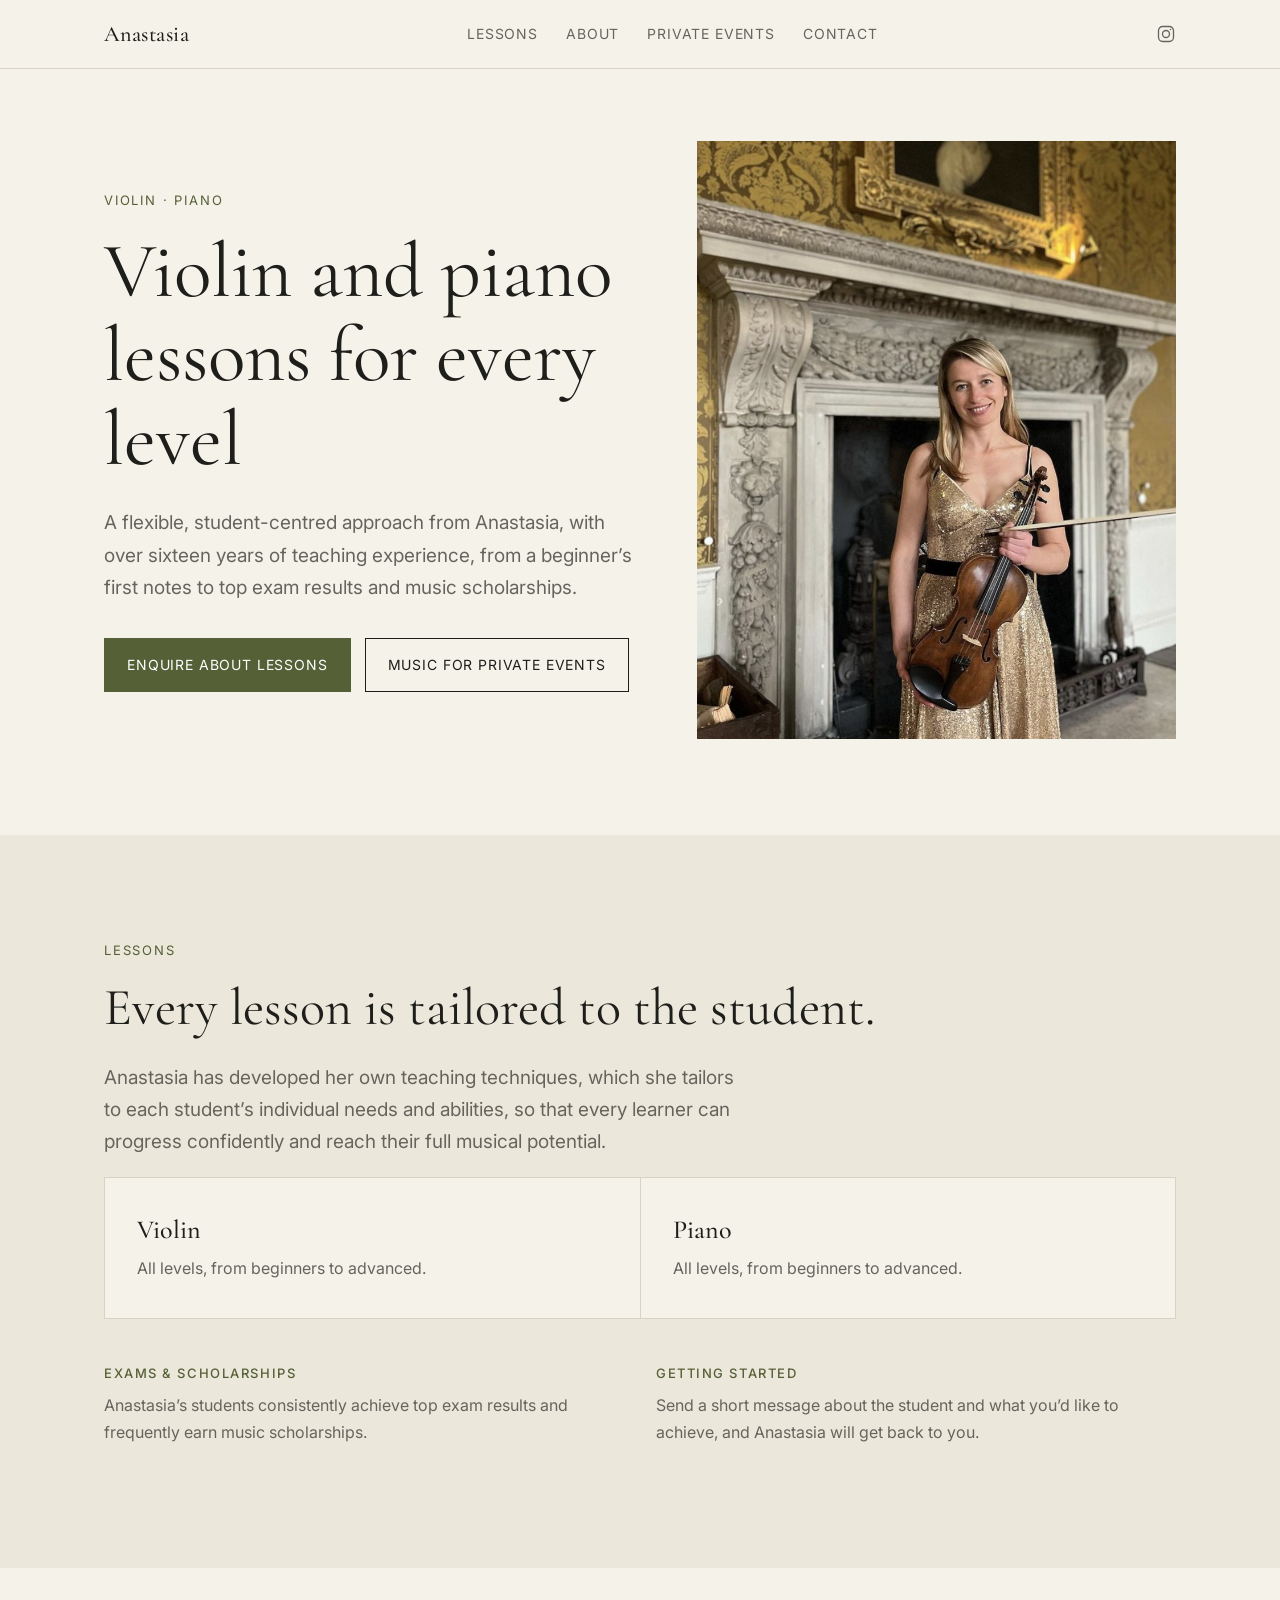
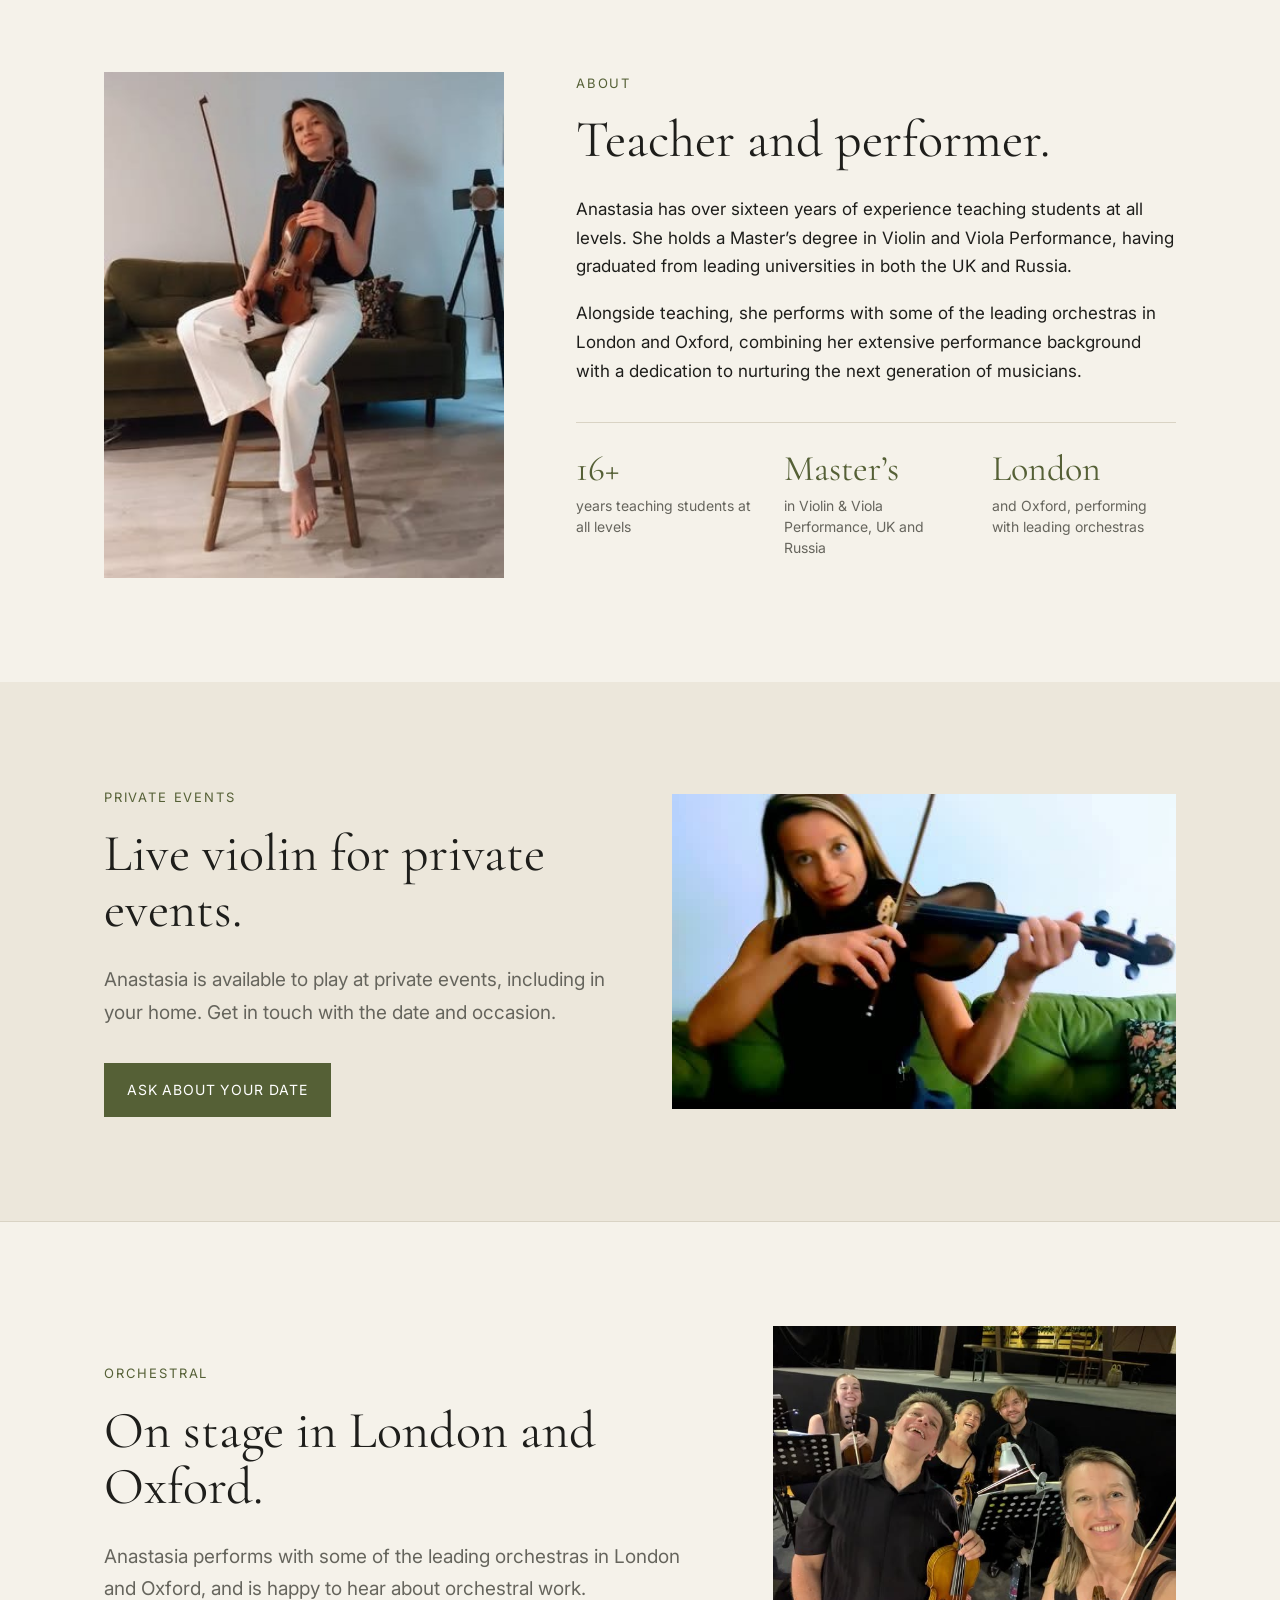
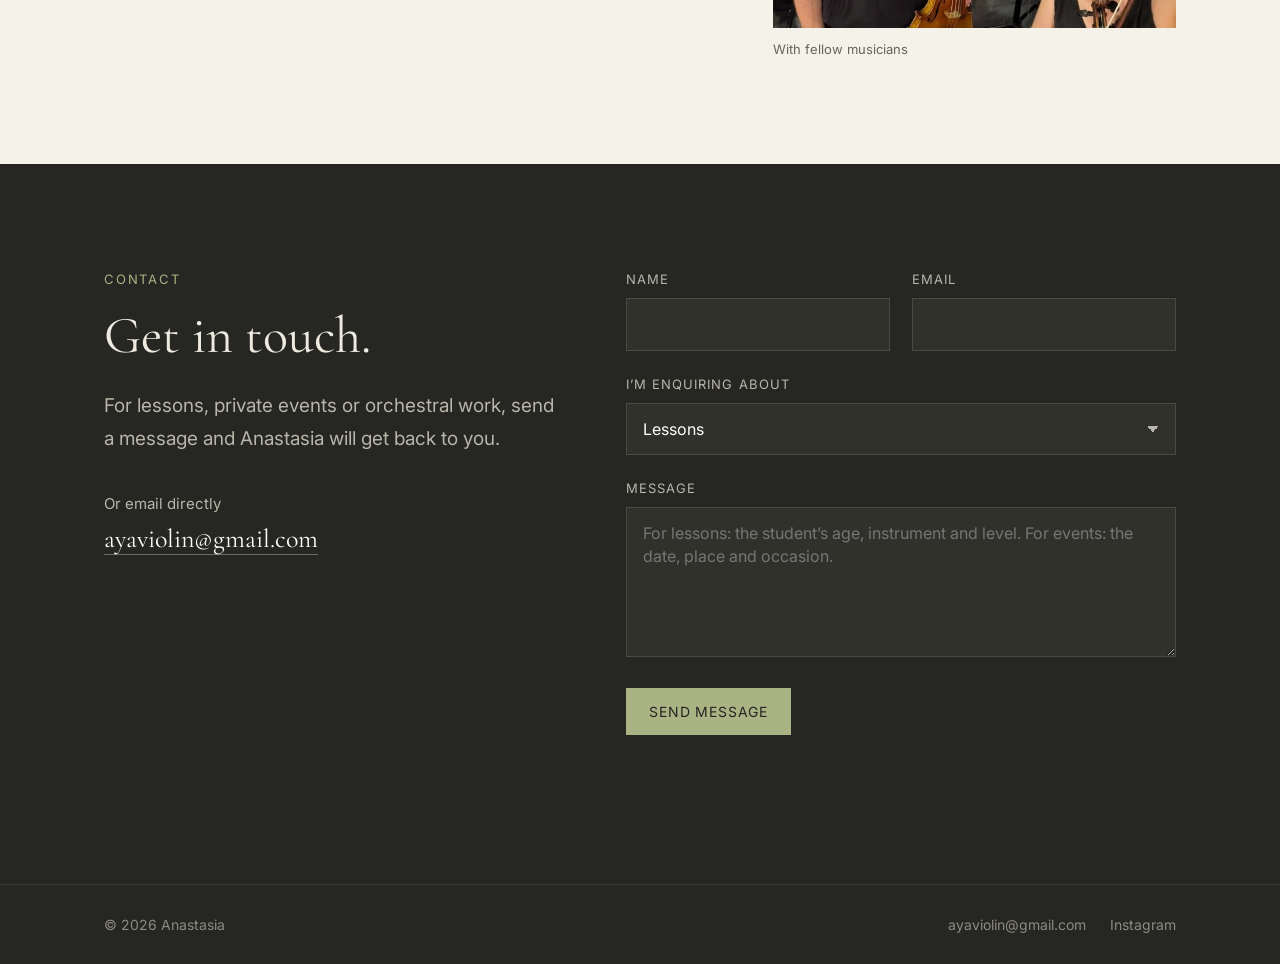
==== index.html @ d4497e80 "Instagram: header icon + footer only" ====
<!doctype html>
<html lang="en-GB">
<head>
<meta charset="utf-8">
<meta name="viewport" content="width=device-width, initial-scale=1">
<title>Violin and Piano Lessons with Anastasia</title>
<meta name="description" content="Violin and piano lessons for students at all levels, and live violin for private events, with Anastasia.">
<link rel="preconnect" href="https://fonts.googleapis.com">
<link rel="preconnect" href="https://fonts.gstatic.com" crossorigin>
<link href="https://fonts.googleapis.com/css2?family=Cormorant+Garamond:ital,wght@0,400;0,500;1,400&family=Inter:wght@400;500&display=swap" rel="stylesheet">
<style>
  :root {
    --paper: #f5f2ea;
    --paper-2: #ece7db;
    --ink: #1e1e1b;
    --muted: #66655d;
    --line: #d9d3c4;
    --olive: #556036;
    --olive-dark: #3f4828;
    --sage: #a9b383;
    --charcoal: #262622;
    --serif: "Cormorant Garamond", Georgia, serif;
    --sans: "Inter", system-ui, -apple-system, sans-serif;
  }
  * { box-sizing: border-box; }
  html { scroll-behavior: smooth; scroll-padding-top: 68px; }
  body { margin: 0; background: var(--paper); color: var(--ink); font: 400 17px/1.7 var(--sans); -webkit-font-smoothing: antialiased; }
  img { max-width: 100%; display: block; }
  a { color: inherit; }
  .wrap { max-width: 1120px; margin: 0 auto; padding: 0 24px; }

  /* Header */
  header { position: sticky; top: 0; z-index: 10; background: rgba(245,242,234,.92); backdrop-filter: blur(8px); border-bottom: 1px solid var(--line); }
  header .wrap { display: flex; align-items: center; justify-content: space-between; height: 68px; }
  .mark { font: 500 22px/1 var(--serif); letter-spacing: .02em; text-decoration: none; }
  nav { display: flex; gap: 28px; }
  nav a { font-size: 14px; letter-spacing: .06em; text-transform: uppercase; text-decoration: none; color: var(--muted); }
  nav a:hover { color: var(--ink); }
  .header-end { display: flex; align-items: center; gap: 28px; }
  .ig { display: flex; color: var(--muted); }
  .ig:hover { color: var(--ink); }
  .ig svg { width: 20px; height: 20px; }
  .mobile-cta { display: none; font-size: 13px; letter-spacing: .06em; text-transform: uppercase; color: var(--olive); text-decoration: none; }

  /* Type */
  .eyebrow { font-size: 13px; letter-spacing: .14em; text-transform: uppercase; color: var(--olive); margin: 0 0 18px; }
  h1, h2 { font-family: var(--serif); font-weight: 400; line-height: 1.08; margin: 0; }
  h1 { font-size: clamp(44px, 6.4vw, 78px); }
  h2 { font-size: clamp(34px, 4.4vw, 52px); margin-bottom: 26px; }
  h3 { font: 500 26px/1.2 var(--serif); margin: 0 0 10px; }
  p { margin: 0 0 18px; }
  .lead { font-size: 19px; color: var(--muted); max-width: 34em; }

  /* Buttons */
  .btn { display: inline-block; padding: 14px 22px; border: 1px solid var(--olive); background: var(--olive); color: #fff; text-decoration: none; font-size: 14px; letter-spacing: .06em; text-transform: uppercase; cursor: pointer; font-family: var(--sans); transition: background .2s, color .2s; }
  .btn:hover { background: var(--olive-dark); border-color: var(--olive-dark); }
  .btn.ghost { background: transparent; color: var(--ink); border-color: var(--ink); }
  .btn.ghost:hover { background: var(--ink); color: #fff; }
  .actions { display: flex; flex-wrap: wrap; gap: 14px; margin-top: 34px; }

  section { padding: 104px 0; }
  .rule { border-top: 1px solid var(--line); }
  figure { margin: 0; }
  figure img { width: 100%; height: 100%; object-fit: cover; }

  /* Hero */
  .hero { padding: 72px 0 96px; }
  .hero .wrap { display: grid; grid-template-columns: 1.05fr .95fr; gap: 64px; align-items: center; }
  .hero h1 { margin-bottom: 26px; }
  .hero figure { aspect-ratio: 4/5; overflow: hidden; }
  .hero figure img { object-position: center 30%; }

  /* Lessons */
  .lessons { background: var(--paper-2); }
  .cards { display: grid; grid-template-columns: repeat(2, 1fr); gap: 1px; background: var(--line); border: 1px solid var(--line); }
  .card { background: var(--paper); padding: 36px 32px; }
  .card p { color: var(--muted); margin: 0; font-size: 16px; }
  .notes { display: grid; grid-template-columns: repeat(2, 1fr); gap: 32px; margin-top: 48px; }
  .notes h4 { font: 500 13px/1 var(--sans); letter-spacing: .12em; text-transform: uppercase; margin: 0 0 12px; color: var(--olive); }
  .notes p { font-size: 16px; color: var(--muted); }

  /* About */
  .about .wrap { display: grid; grid-template-columns: .8fr 1.2fr; gap: 72px; align-items: start; }
  .about figure { aspect-ratio: 360/455; max-width: 400px; }
  .facts { list-style: none; margin: 36px 0 0; padding: 28px 0 0; display: grid; grid-template-columns: repeat(3, 1fr); gap: 24px; border-top: 1px solid var(--line); }
  .facts strong { display: block; font: 400 36px/1 var(--serif); color: var(--olive); margin-bottom: 8px; }
  .facts span { font-size: 14px; color: var(--muted); line-height: 1.5; display: block; }

  /* Private events */
  .events { background: var(--paper-2); }
  .events .wrap { display: grid; grid-template-columns: 1fr 1fr; gap: 64px; align-items: center; }
  .events figure { aspect-ratio: 16/10; }

  /* Orchestral */
  .orchestral .wrap { display: grid; grid-template-columns: 1.2fr .8fr; gap: 64px; align-items: center; }
  .orchestral figure { aspect-ratio: 4/3; }
  .orchestral figcaption { font-size: 13px; color: var(--muted); margin-top: 10px; }

  /* Contact */
  .contact { background: var(--charcoal); color: #eeeae0; }
  .contact .wrap { display: grid; grid-template-columns: .9fr 1.1fr; gap: 72px; }
  .contact .eyebrow { color: var(--sage); }
  .contact .lead { color: #b9b5aa; }
  .contact-email { margin-top: 36px; font-size: 15px; color: #b9b5aa; }
  .contact-email a { display: inline-block; margin-top: 6px; font: 400 26px/1.2 var(--serif); color: #fff; text-decoration: none; border-bottom: 1px solid #6d6a60; }
  .contact-email a:hover { border-color: #fff; }
  form { display: grid; gap: 22px; }
  .row { display: grid; grid-template-columns: 1fr 1fr; gap: 22px; }
  label { display: block; font-size: 13px; letter-spacing: .08em; text-transform: uppercase; color: #b9b5aa; margin-bottom: 8px; }
  input, select, textarea { width: 100%; padding: 14px 16px; font: 400 16px/1.4 var(--sans); color: #fff; background: #31312c; border: 1px solid #4a4943; border-radius: 0; appearance: none; }
  select { background-image: linear-gradient(45deg, transparent 50%, #b9b5aa 50%), linear-gradient(135deg, #b9b5aa 50%, transparent 50%); background-position: calc(100% - 22px) 50%, calc(100% - 16px) 50%; background-size: 6px 6px; background-repeat: no-repeat; }
  textarea { min-height: 150px; resize: vertical; }
  input:focus, select:focus, textarea:focus { outline: none; border-color: var(--sage); }
  .contact .btn { justify-self: start; background: var(--sage); border-color: var(--sage); color: var(--charcoal); }
  .contact .btn:hover { background: #fff; border-color: #fff; }
  .form-status { min-height: 1.5em; margin: 0; font-size: 15px; }
  .form-status.ok { color: #c4cd9d; }
  .form-status.err { color: #e8a598; }
  .hp { position: absolute; left: -9999px; }

  footer { background: var(--charcoal); color: #8d8a80; font-size: 14px; border-top: 1px solid #3a3a35; }
  footer .wrap { display: flex; justify-content: space-between; padding-top: 28px; padding-bottom: 28px; gap: 16px; flex-wrap: wrap; }
  footer .links { display: flex; gap: 24px; }
  footer a { text-decoration: none; }
  footer a:hover { color: #fff; }

  /* Mobile */
  @media (max-width: 860px) {
    body { font-size: 16px; }
    .wrap { padding: 0 16px; }
    nav { display: none; }
    .mobile-cta { display: inline-block; }
    .header-end { gap: 20px; }
    section { padding: 72px 0; }
    .hero { padding: 32px 0 64px; }
    .hero .wrap, .about .wrap, .events .wrap, .orchestral .wrap, .contact .wrap { grid-template-columns: 1fr; gap: 40px; }
    .hero figure { order: -1; aspect-ratio: 4/4.4; }
    .about figure { max-width: none; aspect-ratio: 4/4.4; }
    .about figure img { object-position: center 20%; }
    .cards, .notes { grid-template-columns: 1fr; }
    .facts { grid-template-columns: 1fr; gap: 20px; }
    .row { grid-template-columns: 1fr; }
  }
</style>
</head>
<body>

<header>
  <div class="wrap">
    <a class="mark" href="#top">Anastasia</a>
    <nav>
      <a href="#lessons">Lessons</a>
      <a href="#about">About</a>
      <a href="#events">Private events</a>
      <a href="#contact">Contact</a>
    </nav>
    <div class="header-end">
      <a class="mobile-cta" href="#contact">Get in touch</a>
      <a class="ig" href="https://www.instagram.com/anastasiamusicians" target="_blank" rel="noopener" aria-label="Instagram">
        <svg viewBox="0 0 24 24" fill="none" stroke="currentColor" stroke-width="1.6" aria-hidden="true"><rect x="3" y="3" width="18" height="18" rx="5"/><circle cx="12" cy="12" r="4.2"/><circle cx="17.4" cy="6.6" r="1" fill="currentColor" stroke="none"/></svg>
      </a>
    </div>
  </div>
</header>

<main id="top">

  <section class="hero">
    <div class="wrap">
      <div>
        <p class="eyebrow">Violin · Piano</p>
        <h1>Violin and piano lessons for every level</h1>
        <p class="lead">A flexible, student-centred approach from Anastasia, with over sixteen years of teaching experience, from a beginner’s first notes to top exam results and music scholarships.</p>
        <div class="actions">
          <a class="btn" href="#contact" data-topic="Lessons">Enquire about lessons</a>
          <a class="btn ghost" href="#events">Music for private events</a>
        </div>
      </div>
      <figure>
        <img src="images/portrait.jpg" alt="Anastasia holding her violin" width="841" height="1269">
      </figure>
    </div>
  </section>

  <section id="lessons" class="lessons">
    <div class="wrap">
      <p class="eyebrow">Lessons</p>
      <h2>Every lesson is tailored to the student.</h2>
      <p class="lead">Anastasia has developed her own teaching techniques, which she tailors to each student’s individual needs and abilities, so that every learner can progress confidently and reach their full musical potential.</p>
      <div class="cards">
        <div class="card">
          <h3>Violin</h3>
          <p>All levels, from beginners to advanced.</p>
        </div>
        <div class="card">
          <h3>Piano</h3>
          <p>All levels, from beginners to advanced.</p>
        </div>
      </div>
      <div class="notes">
        <div>
          <h4>Exams &amp; scholarships</h4>
          <p>Anastasia’s students consistently achieve top exam results and frequently earn music scholarships.</p>
        </div>
        <div>
          <h4>Getting started</h4>
          <p>Send a short message about the student and what you’d like to achieve, and Anastasia will get back to you.</p>
        </div>
      </div>
    </div>
  </section>

  <section id="about" class="about">
    <div class="wrap">
      <figure>
        <img src="images/sofa-portrait.jpg" alt="Anastasia seated with her violin" width="360" height="455" loading="lazy">
      </figure>
      <div>
        <p class="eyebrow">About</p>
        <h2>Teacher and performer.</h2>
        <p>Anastasia has over sixteen years of experience teaching students at all levels. She holds a Master’s degree in Violin and Viola Performance, having graduated from leading universities in both the UK and Russia.</p>
        <p>Alongside teaching, she performs with some of the leading orchestras in London and Oxford, combining her extensive performance background with a dedication to nurturing the next generation of musicians.</p>
        <ul class="facts">
          <li><strong>16+</strong><span>years teaching students at all levels</span></li>
          <li><strong>Master’s</strong><span>in Violin &amp; Viola Performance, UK and Russia</span></li>
          <li><strong>London</strong><span>and Oxford, performing with leading orchestras</span></li>
        </ul>
      </div>
    </div>
  </section>

  <section id="events" class="events">
    <div class="wrap">
      <div>
        <p class="eyebrow">Private events</p>
        <h2>Live violin for private events.</h2>
        <p class="lead">Anastasia is available to play at private events, including in your home. Get in touch with the date and occasion.</p>
        <div class="actions">
          <a class="btn" href="#contact" data-topic="Private event">Ask about your date</a>
        </div>
      </div>
      <figure>
        <img src="images/at-home.jpg" alt="Anastasia playing the violin" width="640" height="360" loading="lazy">
      </figure>
    </div>
  </section>

  <section class="orchestral rule">
    <div class="wrap">
      <div>
        <p class="eyebrow">Orchestral</p>
        <h2>On stage in London and Oxford.</h2>
        <p class="lead">Anastasia performs with some of the leading orchestras in London and Oxford, and is happy to hear about orchestral work.</p>
      </div>
      <figure>
        <img src="images/orchestra.jpg" alt="Anastasia with fellow musicians" width="640" height="481" loading="lazy">
        <figcaption>With fellow musicians</figcaption>
      </figure>
    </div>
  </section>

  <section id="contact" class="contact">
    <div class="wrap">
      <div>
        <p class="eyebrow">Contact</p>
        <h2>Get in touch.</h2>
        <p class="lead">For lessons, private events or orchestral work, send a message and Anastasia will get back to you.</p>
        <p class="contact-email">Or email directly<br><a href="mailto:ayaviolin@gmail.com">ayaviolin@gmail.com</a></p>
      </div>

      <form id="contact-form" novalidate>
        <div class="row">
          <div>
            <label for="name">Name</label>
            <input id="name" name="name" autocomplete="name" required>
          </div>
          <div>
            <label for="email">Email</label>
            <input id="email" name="email" type="email" autocomplete="email" required>
          </div>
        </div>
        <div>
          <label for="topic">I’m enquiring about</label>
          <select id="topic" name="topic">
            <option>Lessons</option>
            <option>Private event</option>
            <option>Orchestral work</option>
            <option>Something else</option>
          </select>
        </div>
        <div>
          <label for="message">Message</label>
          <textarea id="message" name="message" required placeholder="For lessons: the student’s age, instrument and level. For events: the date, place and occasion."></textarea>
        </div>
        <input class="hp" type="text" name="_honey" tabindex="-1" autocomplete="off">
        <button class="btn" type="submit">Send message</button>
        <p class="form-status" role="status" aria-live="polite"></p>
      </form>
    </div>
  </section>

</main>

<footer>
  <div class="wrap">
    <span>© <span id="year"></span> Anastasia</span>
    <span class="links">
      <a href="mailto:ayaviolin@gmail.com">ayaviolin@gmail.com</a>
      <a href="https://www.instagram.com/anastasiamusicians" target="_blank" rel="noopener">Instagram</a>
    </span>
  </div>
</footer>

<script>
  // Enquiries are forwarded by FormSubmit (formsubmit.co) to this address.
  // FormSubmit asks the address to confirm once per site address before it forwards anything.
  const FORM_EMAIL = "fiveapplesonthetable@gmail.com";

  document.getElementById("year").textContent = new Date().getFullYear();

  // Buttons like "Ask about your date" preselect the matching enquiry type.
  document.querySelectorAll("a[data-topic]").forEach(link => {
    link.addEventListener("click", () => {
      document.getElementById("topic").value = link.dataset.topic;
    });
  });

  const form = document.getElementById("contact-form");
  const status = form.querySelector(".form-status");
  const button = form.querySelector("button");

  form.addEventListener("submit", async event => {
    event.preventDefault();
    status.className = "form-status";
    if (!form.checkValidity()) {
      status.textContent = "Please add your name, a valid email and a message.";
      status.classList.add("err");
      return;
    }
    button.disabled = true;
    button.textContent = "Sending…";
    try {
      const data = Object.fromEntries(new FormData(form));
      const response = await fetch(`https://formsubmit.co/ajax/${FORM_EMAIL}`, {
        method: "POST",
        headers: { "Content-Type": "application/json", Accept: "application/json" },
        body: JSON.stringify({
          ...data,
          _subject: `Website enquiry: ${data.topic} from ${data.name}`,
          _template: "table",
        }),
      });
      const result = await response.json();
      if (String(result.success) !== "true") throw new Error(result.message);
      form.reset();
      status.textContent = "Thank you, your message has been sent. Anastasia will be in touch soon.";
      status.classList.add("ok");
    } catch {
      status.textContent = "Sorry, something went wrong. Please email ayaviolin@gmail.com directly.";
      status.classList.add("err");
    } finally {
      button.disabled = false;
      button.textContent = "Send message";
    }
  });
</script>
</body>
</html>
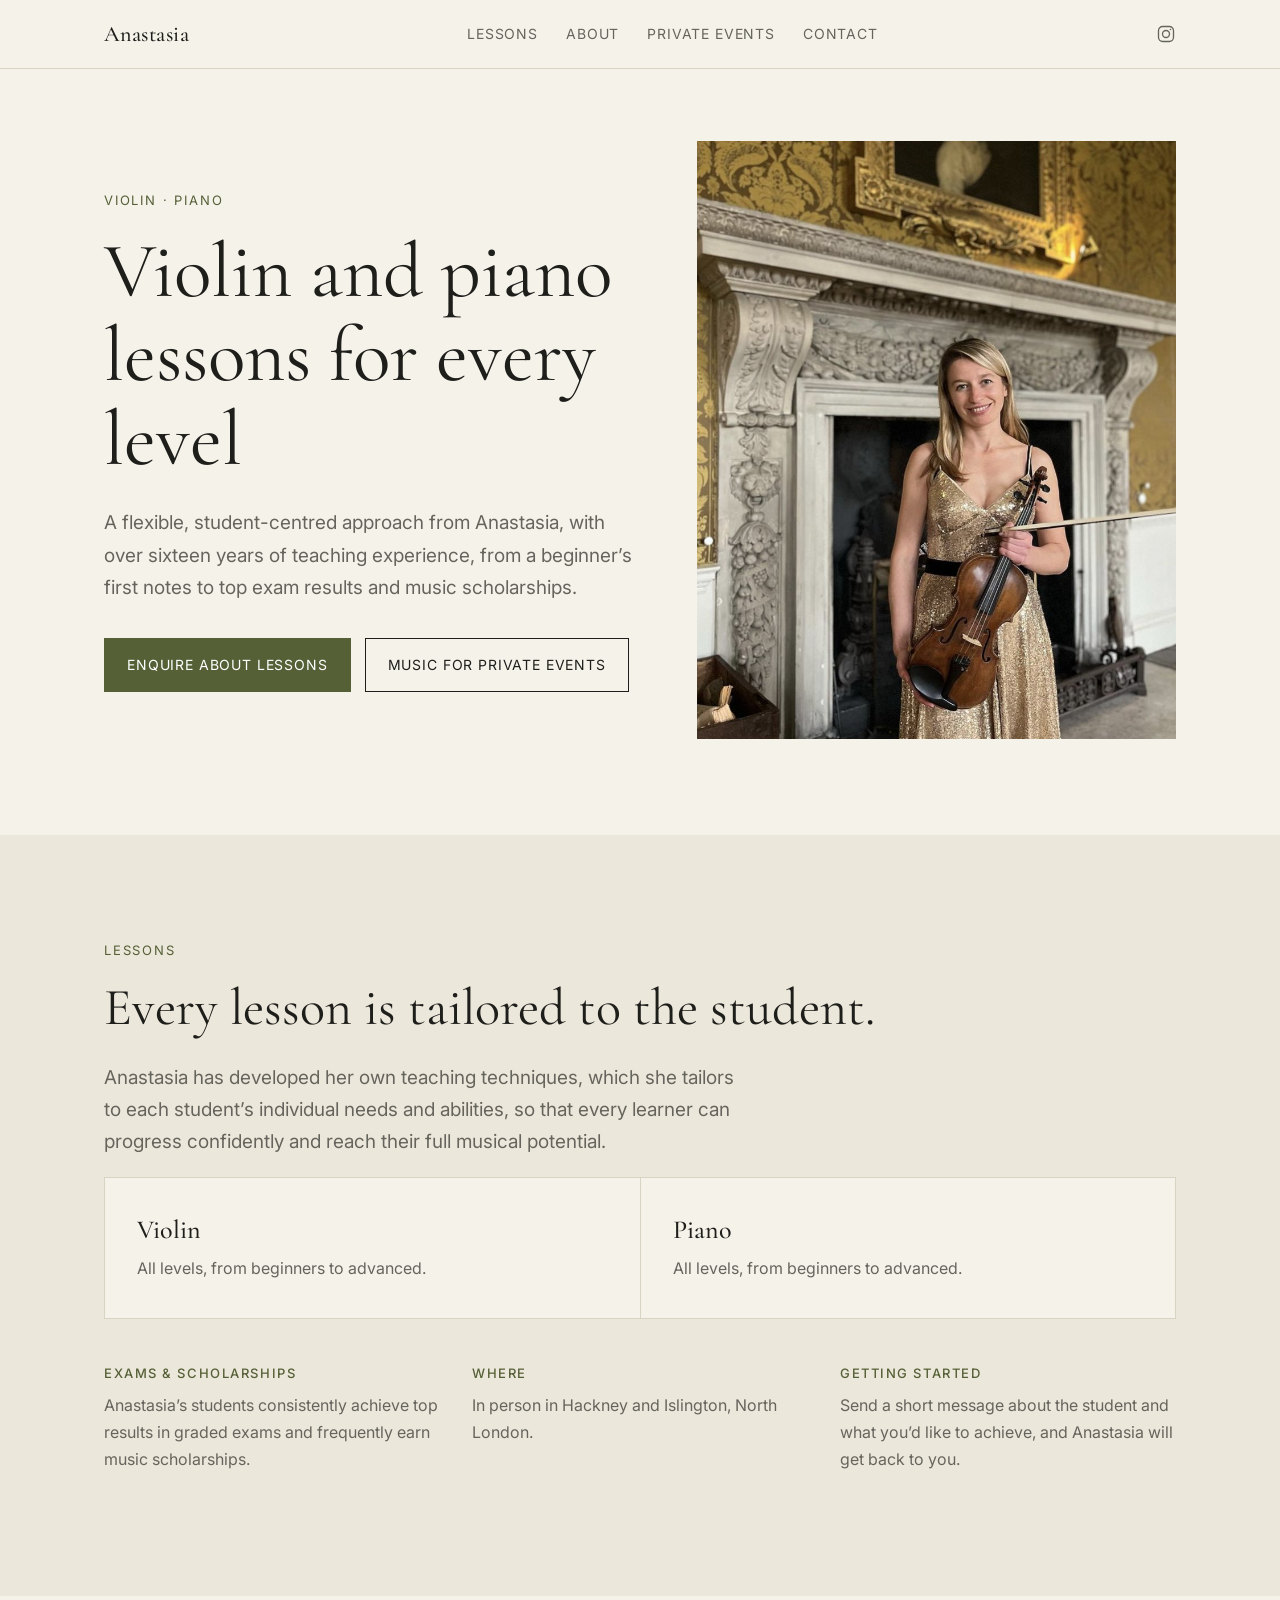
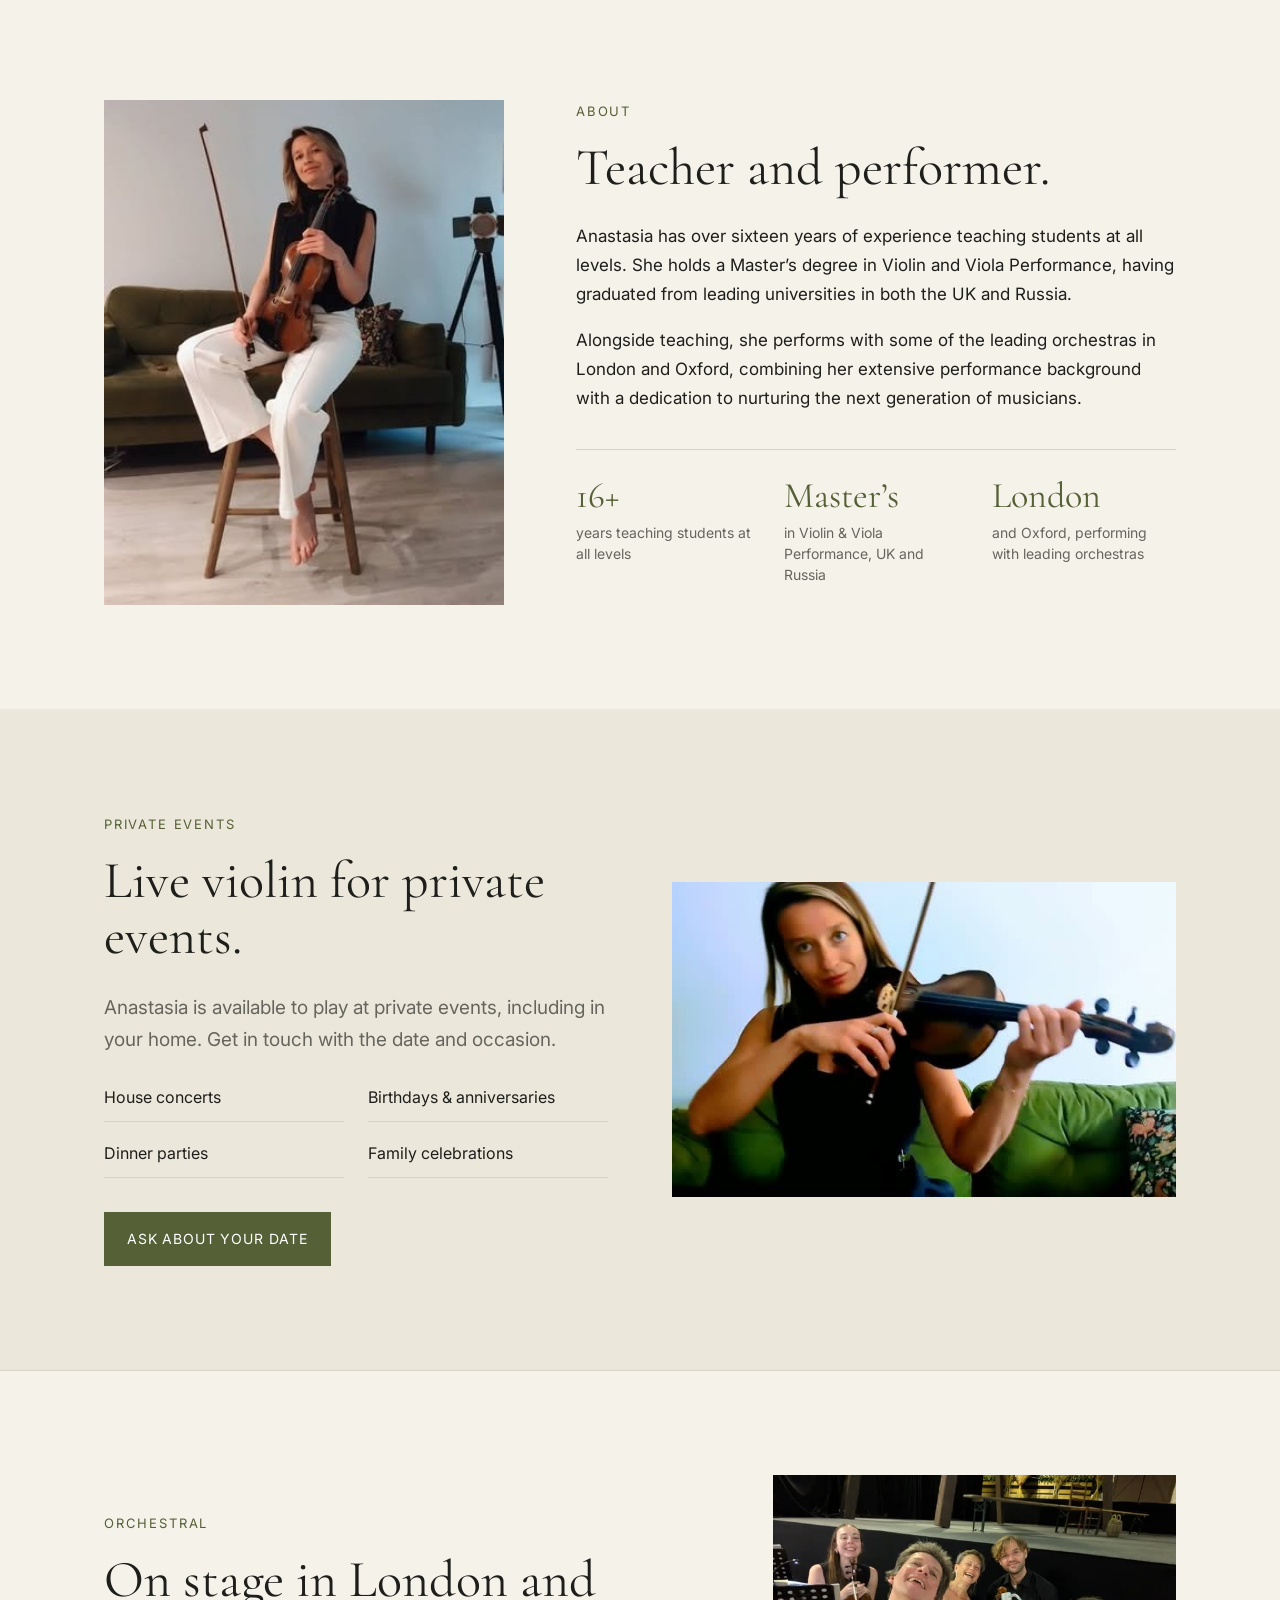
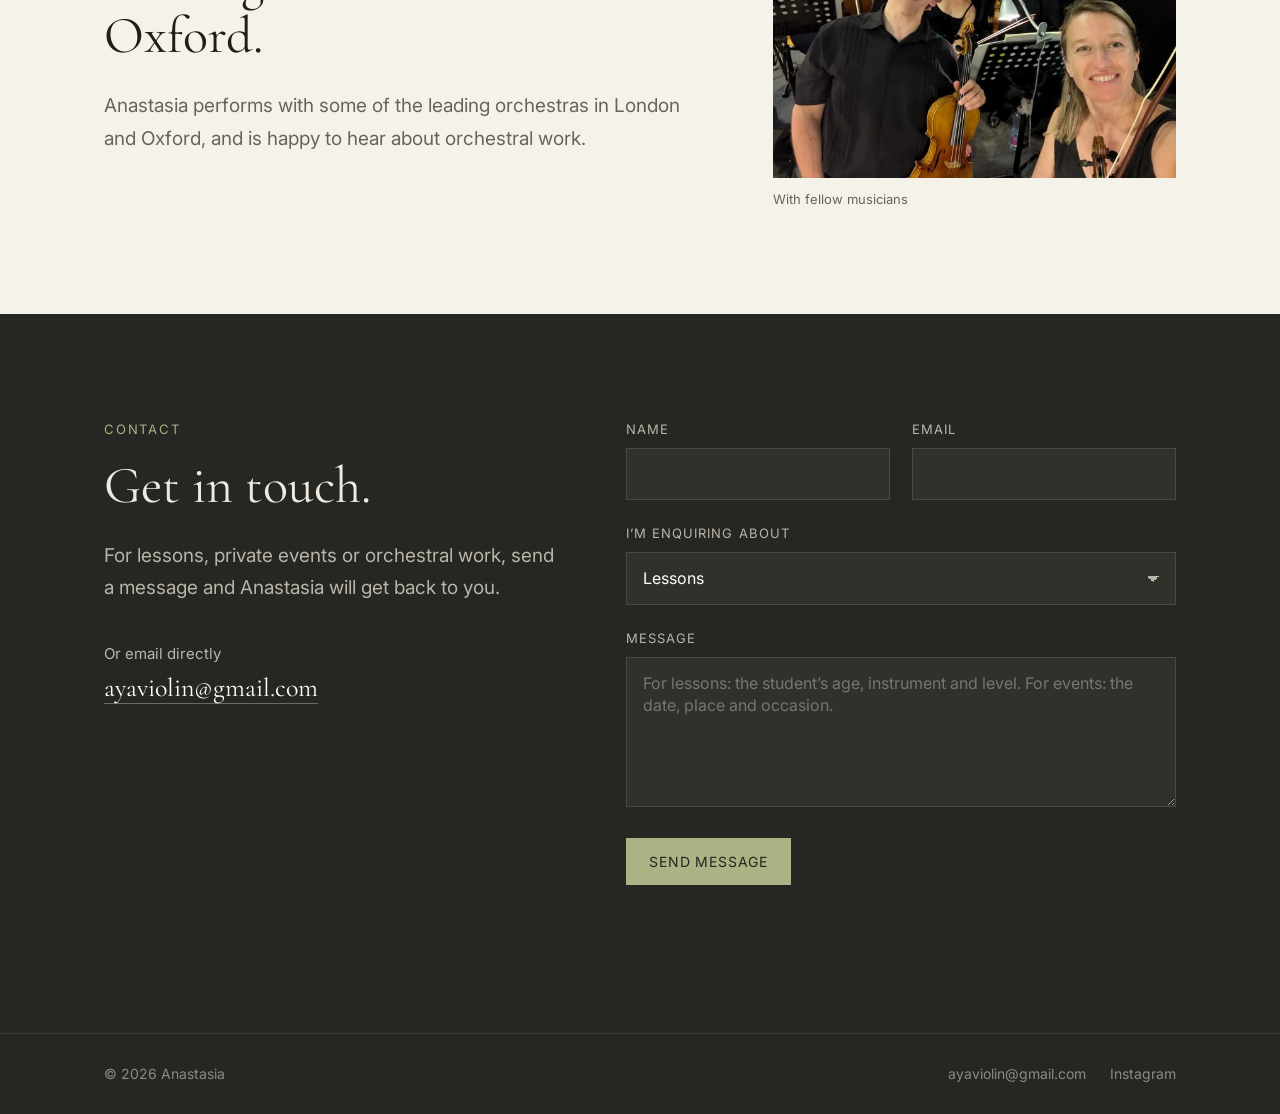
==== commit 9490f3d7: "Restore graded exams, teaching area and private-event list" ====
--- a/index.html
+++ b/index.html
@@ -5,143 +5,18 @@
 <meta name="viewport" content="width=device-width, initial-scale=1">
 <title>Violin and Piano Lessons with Anastasia</title>
 <meta name="description" content="Violin and piano lessons for students at all levels, and live violin for private events, with Anastasia.">
+<link rel="icon" href="favicon.svg" type="image/svg+xml">
+<!-- Link previews (WhatsApp, iMessage, social media). Update the URLs if the domain changes. -->
+<meta property="og:type" content="website">
+<meta property="og:title" content="Violin and Piano Lessons with Anastasia">
+<meta property="og:description" content="Violin and piano lessons for students at all levels, and live violin for private events.">
+<meta property="og:url" content="https://anastasiamusicians.vercel.app/">
+<meta property="og:image" content="https://anastasiamusicians.vercel.app/images/portrait.jpg">
 <link rel="preconnect" href="https://fonts.googleapis.com">
 <link rel="preconnect" href="https://fonts.gstatic.com" crossorigin>
 <link href="https://fonts.googleapis.com/css2?family=Cormorant+Garamond:ital,wght@0,400;0,500;1,400&family=Inter:wght@400;500&display=swap" rel="stylesheet">
-<style>
-  :root {
-    --paper: #f5f2ea;
-    --paper-2: #ece7db;
-    --ink: #1e1e1b;
-    --muted: #66655d;
-    --line: #d9d3c4;
-    --olive: #556036;
-    --olive-dark: #3f4828;
-    --sage: #a9b383;
-    --charcoal: #262622;
-    --serif: "Cormorant Garamond", Georgia, serif;
-    --sans: "Inter", system-ui, -apple-system, sans-serif;
-  }
-  * { box-sizing: border-box; }
-  html { scroll-behavior: smooth; scroll-padding-top: 68px; }
-  body { margin: 0; background: var(--paper); color: var(--ink); font: 400 17px/1.7 var(--sans); -webkit-font-smoothing: antialiased; }
-  img { max-width: 100%; display: block; }
-  a { color: inherit; }
-  .wrap { max-width: 1120px; margin: 0 auto; padding: 0 24px; }
-
-  /* Header */
-  header { position: sticky; top: 0; z-index: 10; background: rgba(245,242,234,.92); backdrop-filter: blur(8px); border-bottom: 1px solid var(--line); }
-  header .wrap { display: flex; align-items: center; justify-content: space-between; height: 68px; }
-  .mark { font: 500 22px/1 var(--serif); letter-spacing: .02em; text-decoration: none; }
-  nav { display: flex; gap: 28px; }
-  nav a { font-size: 14px; letter-spacing: .06em; text-transform: uppercase; text-decoration: none; color: var(--muted); }
-  nav a:hover { color: var(--ink); }
-  .header-end { display: flex; align-items: center; gap: 28px; }
-  .ig { display: flex; color: var(--muted); }
-  .ig:hover { color: var(--ink); }
-  .ig svg { width: 20px; height: 20px; }
-  .mobile-cta { display: none; font-size: 13px; letter-spacing: .06em; text-transform: uppercase; color: var(--olive); text-decoration: none; }
-
-  /* Type */
-  .eyebrow { font-size: 13px; letter-spacing: .14em; text-transform: uppercase; color: var(--olive); margin: 0 0 18px; }
-  h1, h2 { font-family: var(--serif); font-weight: 400; line-height: 1.08; margin: 0; }
-  h1 { font-size: clamp(44px, 6.4vw, 78px); }
-  h2 { font-size: clamp(34px, 4.4vw, 52px); margin-bottom: 26px; }
-  h3 { font: 500 26px/1.2 var(--serif); margin: 0 0 10px; }
-  p { margin: 0 0 18px; }
-  .lead { font-size: 19px; color: var(--muted); max-width: 34em; }
-
-  /* Buttons */
-  .btn { display: inline-block; padding: 14px 22px; border: 1px solid var(--olive); background: var(--olive); color: #fff; text-decoration: none; font-size: 14px; letter-spacing: .06em; text-transform: uppercase; cursor: pointer; font-family: var(--sans); transition: background .2s, color .2s; }
-  .btn:hover { background: var(--olive-dark); border-color: var(--olive-dark); }
-  .btn.ghost { background: transparent; color: var(--ink); border-color: var(--ink); }
-  .btn.ghost:hover { background: var(--ink); color: #fff; }
-  .actions { display: flex; flex-wrap: wrap; gap: 14px; margin-top: 34px; }
-
-  section { padding: 104px 0; }
-  .rule { border-top: 1px solid var(--line); }
-  figure { margin: 0; }
-  figure img { width: 100%; height: 100%; object-fit: cover; }
-
-  /* Hero */
-  .hero { padding: 72px 0 96px; }
-  .hero .wrap { display: grid; grid-template-columns: 1.05fr .95fr; gap: 64px; align-items: center; }
-  .hero h1 { margin-bottom: 26px; }
-  .hero figure { aspect-ratio: 4/5; overflow: hidden; }
-  .hero figure img { object-position: center 30%; }
-
-  /* Lessons */
-  .lessons { background: var(--paper-2); }
-  .cards { display: grid; grid-template-columns: repeat(2, 1fr); gap: 1px; background: var(--line); border: 1px solid var(--line); }
-  .card { background: var(--paper); padding: 36px 32px; }
-  .card p { color: var(--muted); margin: 0; font-size: 16px; }
-  .notes { display: grid; grid-template-columns: repeat(2, 1fr); gap: 32px; margin-top: 48px; }
-  .notes h4 { font: 500 13px/1 var(--sans); letter-spacing: .12em; text-transform: uppercase; margin: 0 0 12px; color: var(--olive); }
-  .notes p { font-size: 16px; color: var(--muted); }
-
-  /* About */
-  .about .wrap { display: grid; grid-template-columns: .8fr 1.2fr; gap: 72px; align-items: start; }
-  .about figure { aspect-ratio: 360/455; max-width: 400px; }
-  .facts { list-style: none; margin: 36px 0 0; padding: 28px 0 0; display: grid; grid-template-columns: repeat(3, 1fr); gap: 24px; border-top: 1px solid var(--line); }
-  .facts strong { display: block; font: 400 36px/1 var(--serif); color: var(--olive); margin-bottom: 8px; }
-  .facts span { font-size: 14px; color: var(--muted); line-height: 1.5; display: block; }
-
-  /* Private events */
-  .events { background: var(--paper-2); }
-  .events .wrap { display: grid; grid-template-columns: 1fr 1fr; gap: 64px; align-items: center; }
-  .events figure { aspect-ratio: 16/10; }
-
-  /* Orchestral */
-  .orchestral .wrap { display: grid; grid-template-columns: 1.2fr .8fr; gap: 64px; align-items: center; }
-  .orchestral figure { aspect-ratio: 4/3; }
-  .orchestral figcaption { font-size: 13px; color: var(--muted); margin-top: 10px; }
-
-  /* Contact */
-  .contact { background: var(--charcoal); color: #eeeae0; }
-  .contact .wrap { display: grid; grid-template-columns: .9fr 1.1fr; gap: 72px; }
-  .contact .eyebrow { color: var(--sage); }
-  .contact .lead { color: #b9b5aa; }
-  .contact-email { margin-top: 36px; font-size: 15px; color: #b9b5aa; }
-  .contact-email a { display: inline-block; margin-top: 6px; font: 400 26px/1.2 var(--serif); color: #fff; text-decoration: none; border-bottom: 1px solid #6d6a60; }
-  .contact-email a:hover { border-color: #fff; }
-  form { display: grid; gap: 22px; }
-  .row { display: grid; grid-template-columns: 1fr 1fr; gap: 22px; }
-  label { display: block; font-size: 13px; letter-spacing: .08em; text-transform: uppercase; color: #b9b5aa; margin-bottom: 8px; }
-  input, select, textarea { width: 100%; padding: 14px 16px; font: 400 16px/1.4 var(--sans); color: #fff; background: #31312c; border: 1px solid #4a4943; border-radius: 0; appearance: none; }
-  select { background-image: linear-gradient(45deg, transparent 50%, #b9b5aa 50%), linear-gradient(135deg, #b9b5aa 50%, transparent 50%); background-position: calc(100% - 22px) 50%, calc(100% - 16px) 50%; background-size: 6px 6px; background-repeat: no-repeat; }
-  textarea { min-height: 150px; resize: vertical; }
-  input:focus, select:focus, textarea:focus { outline: none; border-color: var(--sage); }
-  .contact .btn { justify-self: start; background: var(--sage); border-color: var(--sage); color: var(--charcoal); }
-  .contact .btn:hover { background: #fff; border-color: #fff; }
-  .form-status { min-height: 1.5em; margin: 0; font-size: 15px; }
-  .form-status.ok { color: #c4cd9d; }
-  .form-status.err { color: #e8a598; }
-  .hp { position: absolute; left: -9999px; }
-
-  footer { background: var(--charcoal); color: #8d8a80; font-size: 14px; border-top: 1px solid #3a3a35; }
-  footer .wrap { display: flex; justify-content: space-between; padding-top: 28px; padding-bottom: 28px; gap: 16px; flex-wrap: wrap; }
-  footer .links { display: flex; gap: 24px; }
-  footer a { text-decoration: none; }
-  footer a:hover { color: #fff; }
-
-  /* Mobile */
-  @media (max-width: 860px) {
-    body { font-size: 16px; }
-    .wrap { padding: 0 16px; }
-    nav { display: none; }
-    .mobile-cta { display: inline-block; }
-    .header-end { gap: 20px; }
-    section { padding: 72px 0; }
-    .hero { padding: 32px 0 64px; }
-    .hero .wrap, .about .wrap, .events .wrap, .orchestral .wrap, .contact .wrap { grid-template-columns: 1fr; gap: 40px; }
-    .hero figure { order: -1; aspect-ratio: 4/4.4; }
-    .about figure { max-width: none; aspect-ratio: 4/4.4; }
-    .about figure img { object-position: center 20%; }
-    .cards, .notes { grid-template-columns: 1fr; }
-    .facts { grid-template-columns: 1fr; gap: 20px; }
-    .row { grid-template-columns: 1fr; }
-  }
-</style>
+<link rel="stylesheet" href="styles.css">
+<script src="main.js" defer></script>
 </head>
 <body>
 
@@ -200,7 +75,11 @@
       <div class="notes">
         <div>
           <h4>Exams &amp; scholarships</h4>
-          <p>Anastasia’s students consistently achieve top exam results and frequently earn music scholarships.</p>
+          <p>Anastasia’s students consistently achieve top results in graded exams and frequently earn music scholarships.</p>
+        </div>
+        <div>
+          <h4>Where</h4>
+          <p>In person in Hackney and Islington, North London.</p>
         </div>
         <div>
           <h4>Getting started</h4>
@@ -235,6 +114,12 @@
         <p class="eyebrow">Private events</p>
         <h2>Live violin for private events.</h2>
         <p class="lead">Anastasia is available to play at private events, including in your home. Get in touch with the date and occasion.</p>
+        <ul class="occasions">
+          <li>House concerts</li>
+          <li>Birthdays &amp; anniversaries</li>
+          <li>Dinner parties</li>
+          <li>Family celebrations</li>
+        </ul>
         <div class="actions">
           <a class="btn" href="#contact" data-topic="Private event">Ask about your date</a>
         </div>
@@ -311,58 +196,5 @@
   </div>
 </footer>
 
-<script>
-  // Enquiries are forwarded by FormSubmit (formsubmit.co) to this address.
-  // FormSubmit asks the address to confirm once per site address before it forwards anything.
-  const FORM_EMAIL = "fiveapplesonthetable@gmail.com";
-
-  document.getElementById("year").textContent = new Date().getFullYear();
-
-  // Buttons like "Ask about your date" preselect the matching enquiry type.
-  document.querySelectorAll("a[data-topic]").forEach(link => {
-    link.addEventListener("click", () => {
-      document.getElementById("topic").value = link.dataset.topic;
-    });
-  });
-
-  const form = document.getElementById("contact-form");
-  const status = form.querySelector(".form-status");
-  const button = form.querySelector("button");
-
-  form.addEventListener("submit", async event => {
-    event.preventDefault();
-    status.className = "form-status";
-    if (!form.checkValidity()) {
-      status.textContent = "Please add your name, a valid email and a message.";
-      status.classList.add("err");
-      return;
-    }
-    button.disabled = true;
-    button.textContent = "Sending…";
-    try {
-      const data = Object.fromEntries(new FormData(form));
-      const response = await fetch(`https://formsubmit.co/ajax/${FORM_EMAIL}`, {
-        method: "POST",
-        headers: { "Content-Type": "application/json", Accept: "application/json" },
-        body: JSON.stringify({
-          ...data,
-          _subject: `Website enquiry: ${data.topic} from ${data.name}`,
-          _template: "table",
-        }),
-      });
-      const result = await response.json();
-      if (String(result.success) !== "true") throw new Error(result.message);
-      form.reset();
-      status.textContent = "Thank you, your message has been sent. Anastasia will be in touch soon.";
-      status.classList.add("ok");
-    } catch {
-      status.textContent = "Sorry, something went wrong. Please email ayaviolin@gmail.com directly.";
-      status.classList.add("err");
-    } finally {
-      button.disabled = false;
-      button.textContent = "Send message";
-    }
-  });
-</script>
 </body>
 </html>
--- a/styles.css
+++ b/styles.css
@@ -0,0 +1,134 @@
+:root {
+  --paper: #f5f2ea;
+  --paper-2: #ece7db;
+  --ink: #1e1e1b;
+  --muted: #66655d;
+  --line: #d9d3c4;
+  --olive: #556036;
+  --olive-dark: #3f4828;
+  --sage: #a9b383;
+  --charcoal: #262622;
+  --serif: "Cormorant Garamond", Georgia, serif;
+  --sans: "Inter", system-ui, -apple-system, sans-serif;
+}
+* { box-sizing: border-box; }
+html { scroll-behavior: smooth; scroll-padding-top: 68px; }
+body { margin: 0; background: var(--paper); color: var(--ink); font: 400 17px/1.7 var(--sans); -webkit-font-smoothing: antialiased; }
+img { max-width: 100%; display: block; }
+a { color: inherit; }
+.wrap { max-width: 1120px; margin: 0 auto; padding: 0 24px; }
+
+/* Header */
+header { position: sticky; top: 0; z-index: 10; background: rgba(245,242,234,.92); backdrop-filter: blur(8px); border-bottom: 1px solid var(--line); }
+header .wrap { display: flex; align-items: center; justify-content: space-between; height: 68px; }
+.mark { font: 500 22px/1 var(--serif); letter-spacing: .02em; text-decoration: none; }
+nav { display: flex; gap: 28px; }
+nav a { font-size: 14px; letter-spacing: .06em; text-transform: uppercase; text-decoration: none; color: var(--muted); }
+nav a:hover { color: var(--ink); }
+.header-end { display: flex; align-items: center; gap: 28px; }
+.ig { display: flex; color: var(--muted); }
+.ig:hover { color: var(--ink); }
+.ig svg { width: 20px; height: 20px; }
+.mobile-cta { display: none; font-size: 13px; letter-spacing: .06em; text-transform: uppercase; color: var(--olive); text-decoration: none; }
+
+/* Type */
+.eyebrow { font-size: 13px; letter-spacing: .14em; text-transform: uppercase; color: var(--olive); margin: 0 0 18px; }
+h1, h2 { font-family: var(--serif); font-weight: 400; line-height: 1.08; margin: 0; }
+h1 { font-size: clamp(44px, 6.4vw, 78px); }
+h2 { font-size: clamp(34px, 4.4vw, 52px); margin-bottom: 26px; }
+h3 { font: 500 26px/1.2 var(--serif); margin: 0 0 10px; }
+p { margin: 0 0 18px; }
+.lead { font-size: 19px; color: var(--muted); max-width: 34em; }
+
+/* Buttons */
+.btn { display: inline-block; padding: 14px 22px; border: 1px solid var(--olive); background: var(--olive); color: #fff; text-decoration: none; font-size: 14px; letter-spacing: .06em; text-transform: uppercase; cursor: pointer; font-family: var(--sans); transition: background .2s, color .2s; }
+.btn:hover { background: var(--olive-dark); border-color: var(--olive-dark); }
+.btn.ghost { background: transparent; color: var(--ink); border-color: var(--ink); }
+.btn.ghost:hover { background: var(--ink); color: #fff; }
+.actions { display: flex; flex-wrap: wrap; gap: 14px; margin-top: 34px; }
+
+section { padding: 104px 0; }
+.rule { border-top: 1px solid var(--line); }
+figure { margin: 0; }
+figure img { width: 100%; height: 100%; object-fit: cover; }
+
+/* Hero */
+.hero { padding: 72px 0 96px; }
+.hero .wrap { display: grid; grid-template-columns: 1.05fr .95fr; gap: 64px; align-items: center; }
+.hero h1 { margin-bottom: 26px; }
+.hero figure { aspect-ratio: 4/5; overflow: hidden; }
+.hero figure img { object-position: center 30%; }
+
+/* Lessons */
+.lessons { background: var(--paper-2); }
+.cards { display: grid; grid-template-columns: repeat(2, 1fr); gap: 1px; background: var(--line); border: 1px solid var(--line); }
+.card { background: var(--paper); padding: 36px 32px; }
+.card p { color: var(--muted); margin: 0; font-size: 16px; }
+.notes { display: grid; grid-template-columns: repeat(3, 1fr); gap: 32px; margin-top: 48px; }
+.notes h4 { font: 500 13px/1 var(--sans); letter-spacing: .12em; text-transform: uppercase; margin: 0 0 12px; color: var(--olive); }
+.notes p { font-size: 16px; color: var(--muted); }
+
+/* About */
+.about .wrap { display: grid; grid-template-columns: .8fr 1.2fr; gap: 72px; align-items: start; }
+.about figure { aspect-ratio: 360/455; max-width: 400px; }
+.facts { list-style: none; margin: 36px 0 0; padding: 28px 0 0; display: grid; grid-template-columns: repeat(3, 1fr); gap: 24px; border-top: 1px solid var(--line); }
+.facts strong { display: block; font: 400 36px/1 var(--serif); color: var(--olive); margin-bottom: 8px; }
+.facts span { font-size: 14px; color: var(--muted); line-height: 1.5; display: block; }
+
+/* Private events */
+.events { background: var(--paper-2); }
+.events .wrap { display: grid; grid-template-columns: 1fr 1fr; gap: 64px; align-items: center; }
+.events figure { aspect-ratio: 16/10; }
+.occasions { list-style: none; padding: 0; margin: 8px 0 0; display: grid; grid-template-columns: 1fr 1fr; gap: 8px 24px; }
+.occasions li { padding: 10px 0; border-bottom: 1px solid var(--line); font-size: 16px; }
+
+/* Orchestral */
+.orchestral .wrap { display: grid; grid-template-columns: 1.2fr .8fr; gap: 64px; align-items: center; }
+.orchestral figure { aspect-ratio: 4/3; }
+.orchestral figcaption { font-size: 13px; color: var(--muted); margin-top: 10px; }
+
+/* Contact */
+.contact { background: var(--charcoal); color: #eeeae0; }
+.contact .wrap { display: grid; grid-template-columns: .9fr 1.1fr; gap: 72px; }
+.contact .eyebrow { color: var(--sage); }
+.contact .lead { color: #b9b5aa; }
+.contact-email { margin-top: 36px; font-size: 15px; color: #b9b5aa; }
+.contact-email a { display: inline-block; margin-top: 6px; font: 400 26px/1.2 var(--serif); color: #fff; text-decoration: none; border-bottom: 1px solid #6d6a60; }
+.contact-email a:hover { border-color: #fff; }
+form { display: grid; gap: 22px; }
+.row { display: grid; grid-template-columns: 1fr 1fr; gap: 22px; }
+label { display: block; font-size: 13px; letter-spacing: .08em; text-transform: uppercase; color: #b9b5aa; margin-bottom: 8px; }
+input, select, textarea { width: 100%; padding: 14px 16px; font: 400 16px/1.4 var(--sans); color: #fff; background: #31312c; border: 1px solid #4a4943; border-radius: 0; appearance: none; }
+select { background-image: linear-gradient(45deg, transparent 50%, #b9b5aa 50%), linear-gradient(135deg, #b9b5aa 50%, transparent 50%); background-position: calc(100% - 22px) 50%, calc(100% - 16px) 50%; background-size: 6px 6px; background-repeat: no-repeat; }
+textarea { min-height: 150px; resize: vertical; }
+input:focus, select:focus, textarea:focus { outline: none; border-color: var(--sage); }
+.contact .btn { justify-self: start; background: var(--sage); border-color: var(--sage); color: var(--charcoal); }
+.contact .btn:hover { background: #fff; border-color: #fff; }
+.form-status { min-height: 1.5em; margin: 0; font-size: 15px; }
+.form-status.ok { color: #c4cd9d; }
+.form-status.err { color: #e8a598; }
+.hp { position: absolute; left: -9999px; }
+
+footer { background: var(--charcoal); color: #8d8a80; font-size: 14px; border-top: 1px solid #3a3a35; }
+footer .wrap { display: flex; justify-content: space-between; padding-top: 28px; padding-bottom: 28px; gap: 16px; flex-wrap: wrap; }
+footer .links { display: flex; gap: 24px; }
+footer a { text-decoration: none; }
+footer a:hover { color: #fff; }
+
+/* Mobile */
+@media (max-width: 860px) {
+  body { font-size: 16px; }
+  .wrap { padding: 0 16px; }
+  nav { display: none; }
+  .mobile-cta { display: inline-block; }
+  .header-end { gap: 20px; }
+  section { padding: 72px 0; }
+  .hero { padding: 32px 0 64px; }
+  .hero .wrap, .about .wrap, .events .wrap, .orchestral .wrap, .contact .wrap { grid-template-columns: 1fr; gap: 40px; }
+  .hero figure { order: -1; aspect-ratio: 4/4.4; }
+  .about figure { max-width: none; aspect-ratio: 4/4.4; }
+  .about figure img { object-position: center 20%; }
+  .cards, .notes { grid-template-columns: 1fr; }
+  .facts { grid-template-columns: 1fr; gap: 20px; }
+  .occasions, .row { grid-template-columns: 1fr; }
+}
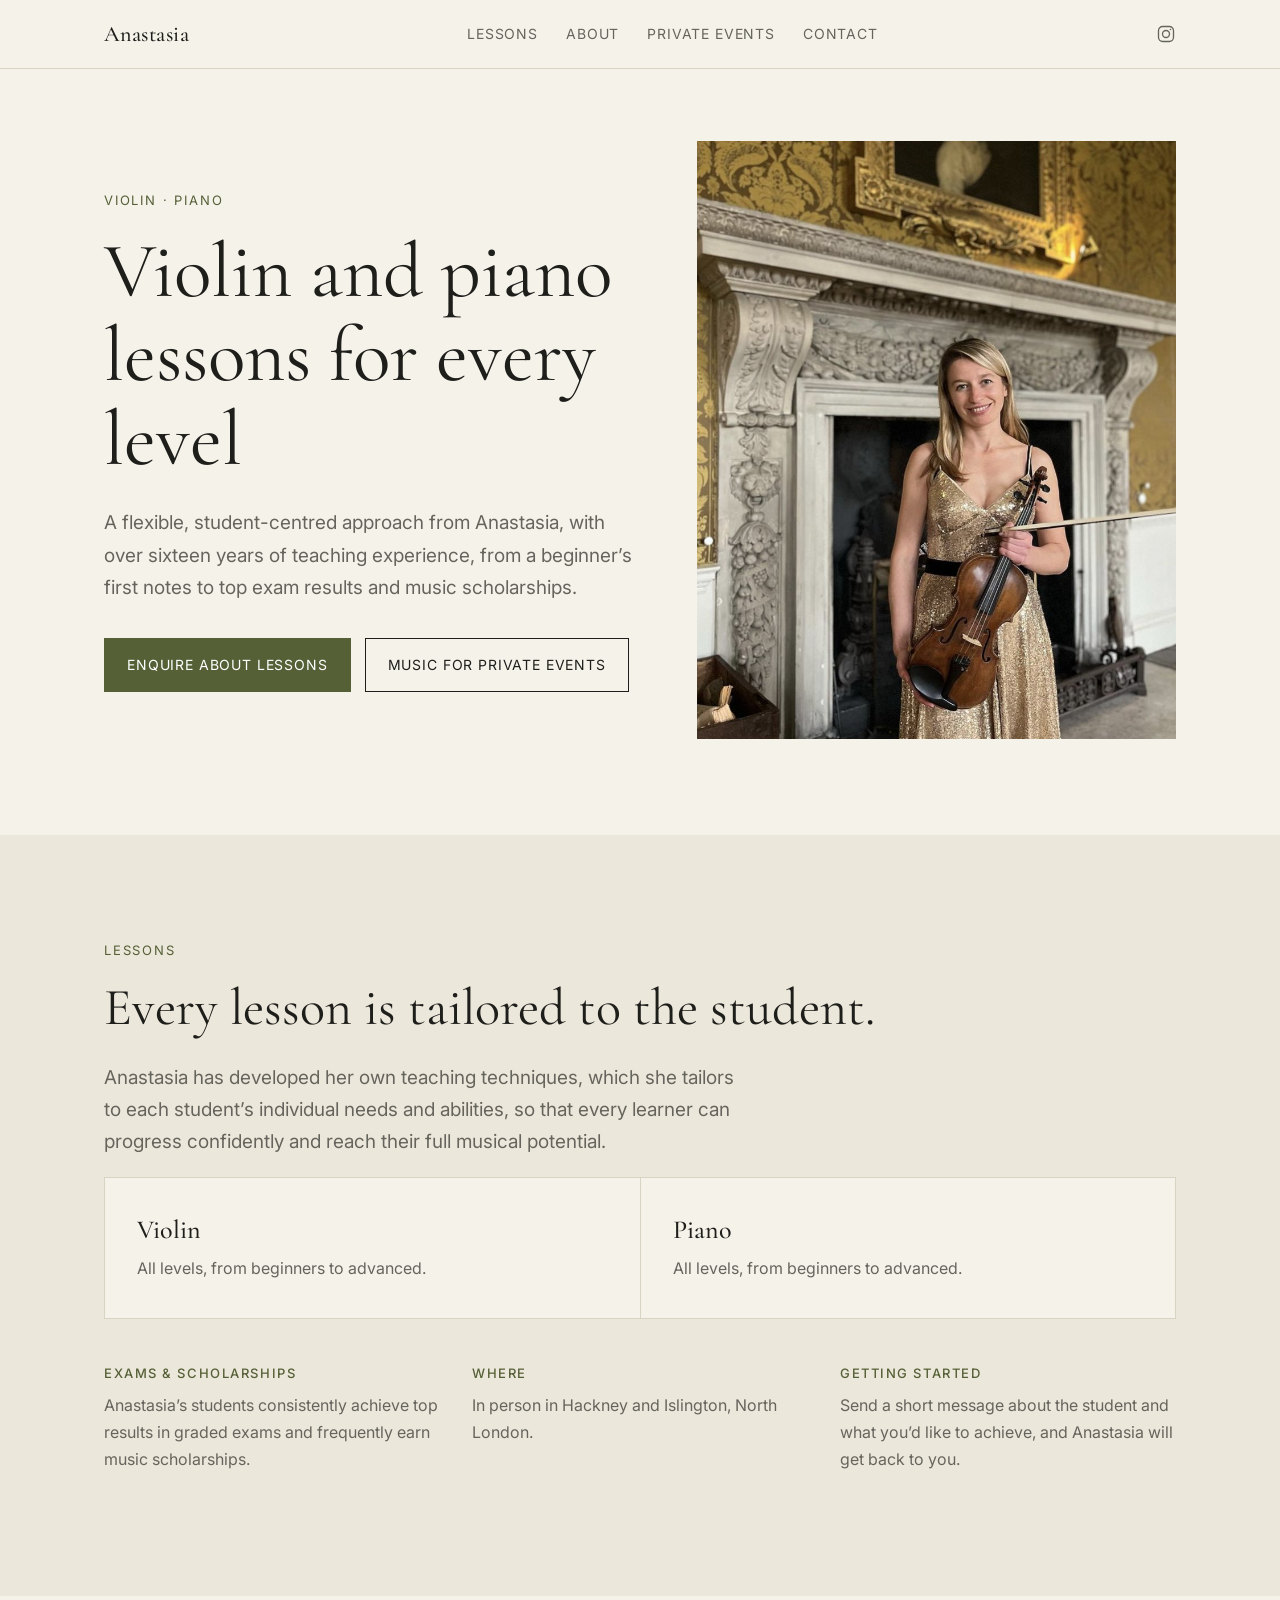
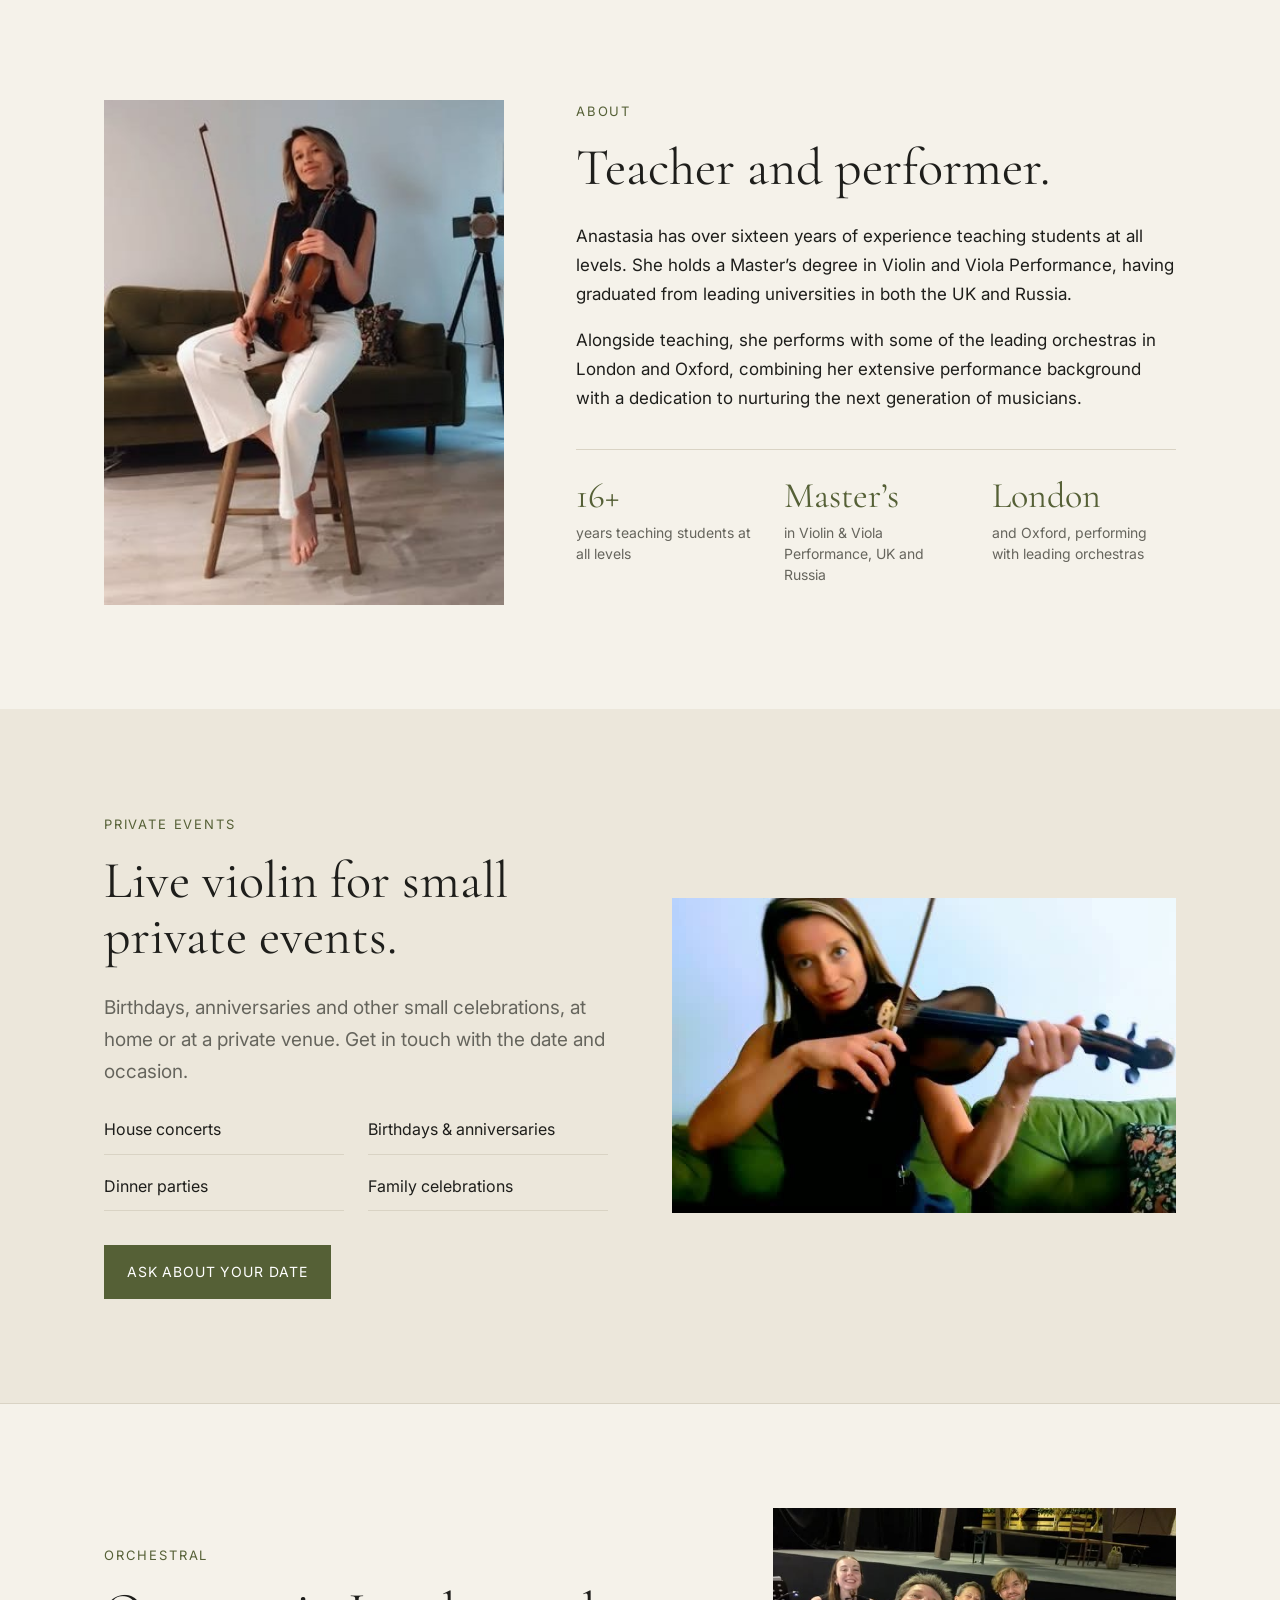
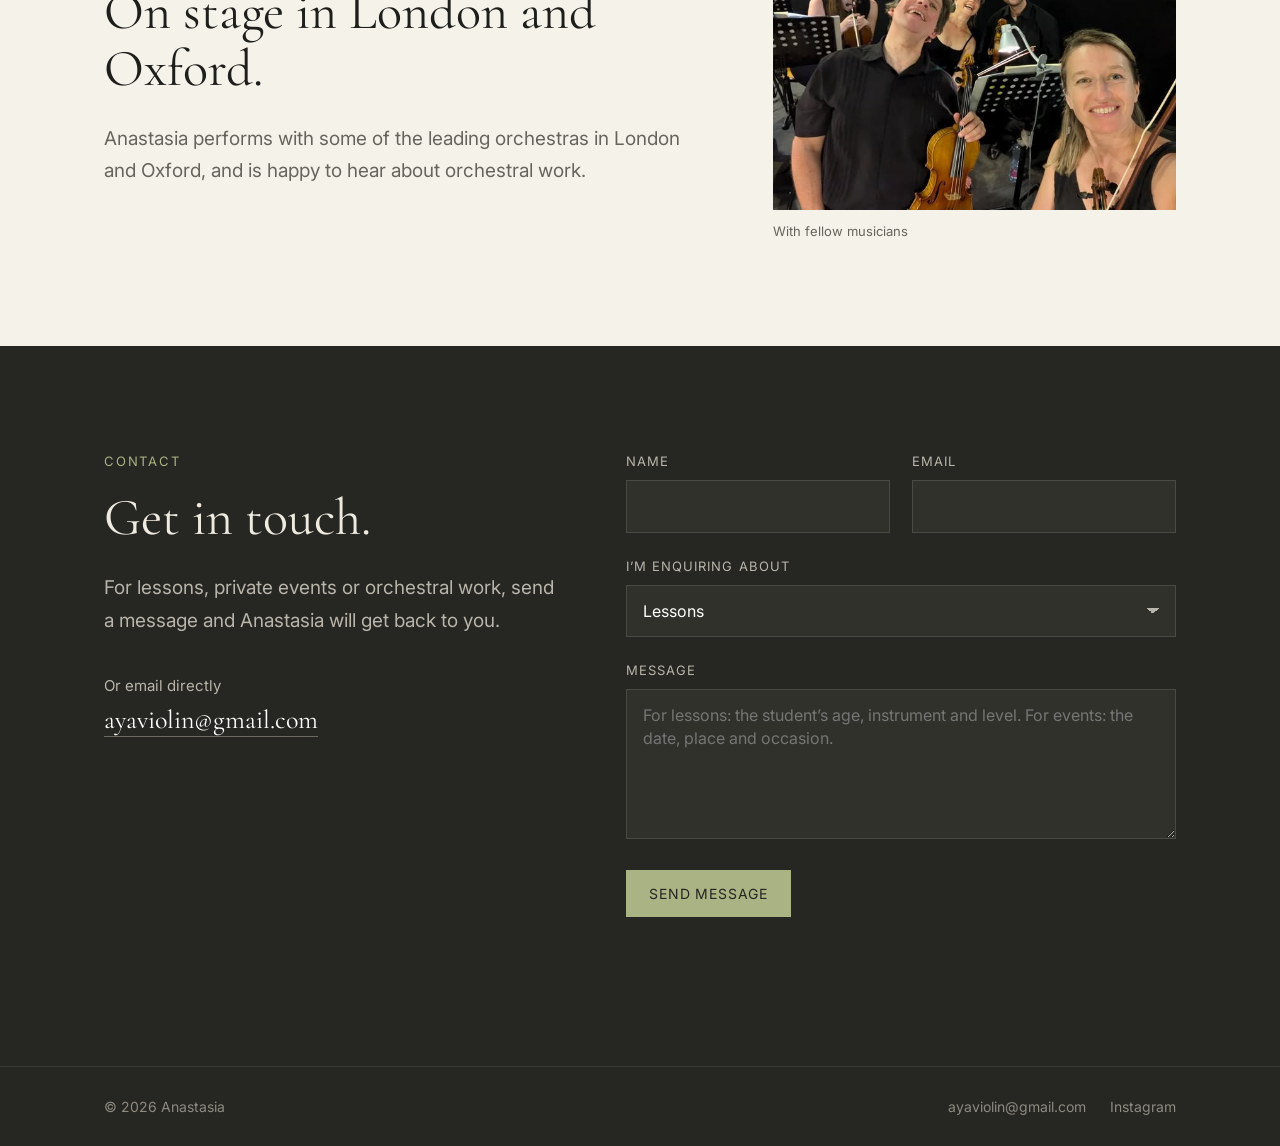
==== commit 76fd88fe: "Private events: small occasions" ====
--- a/index.html
+++ b/index.html
@@ -112,8 +112,8 @@
     <div class="wrap">
       <div>
         <p class="eyebrow">Private events</p>
-        <h2>Live violin for private events.</h2>
-        <p class="lead">Anastasia is available to play at private events, including in your home. Get in touch with the date and occasion.</p>
+        <h2>Live violin for small private events.</h2>
+        <p class="lead">Birthdays, anniversaries and other small celebrations, at home or at a private venue. Get in touch with the date and occasion.</p>
         <ul class="occasions">
           <li>House concerts</li>
           <li>Birthdays &amp; anniversaries</li>
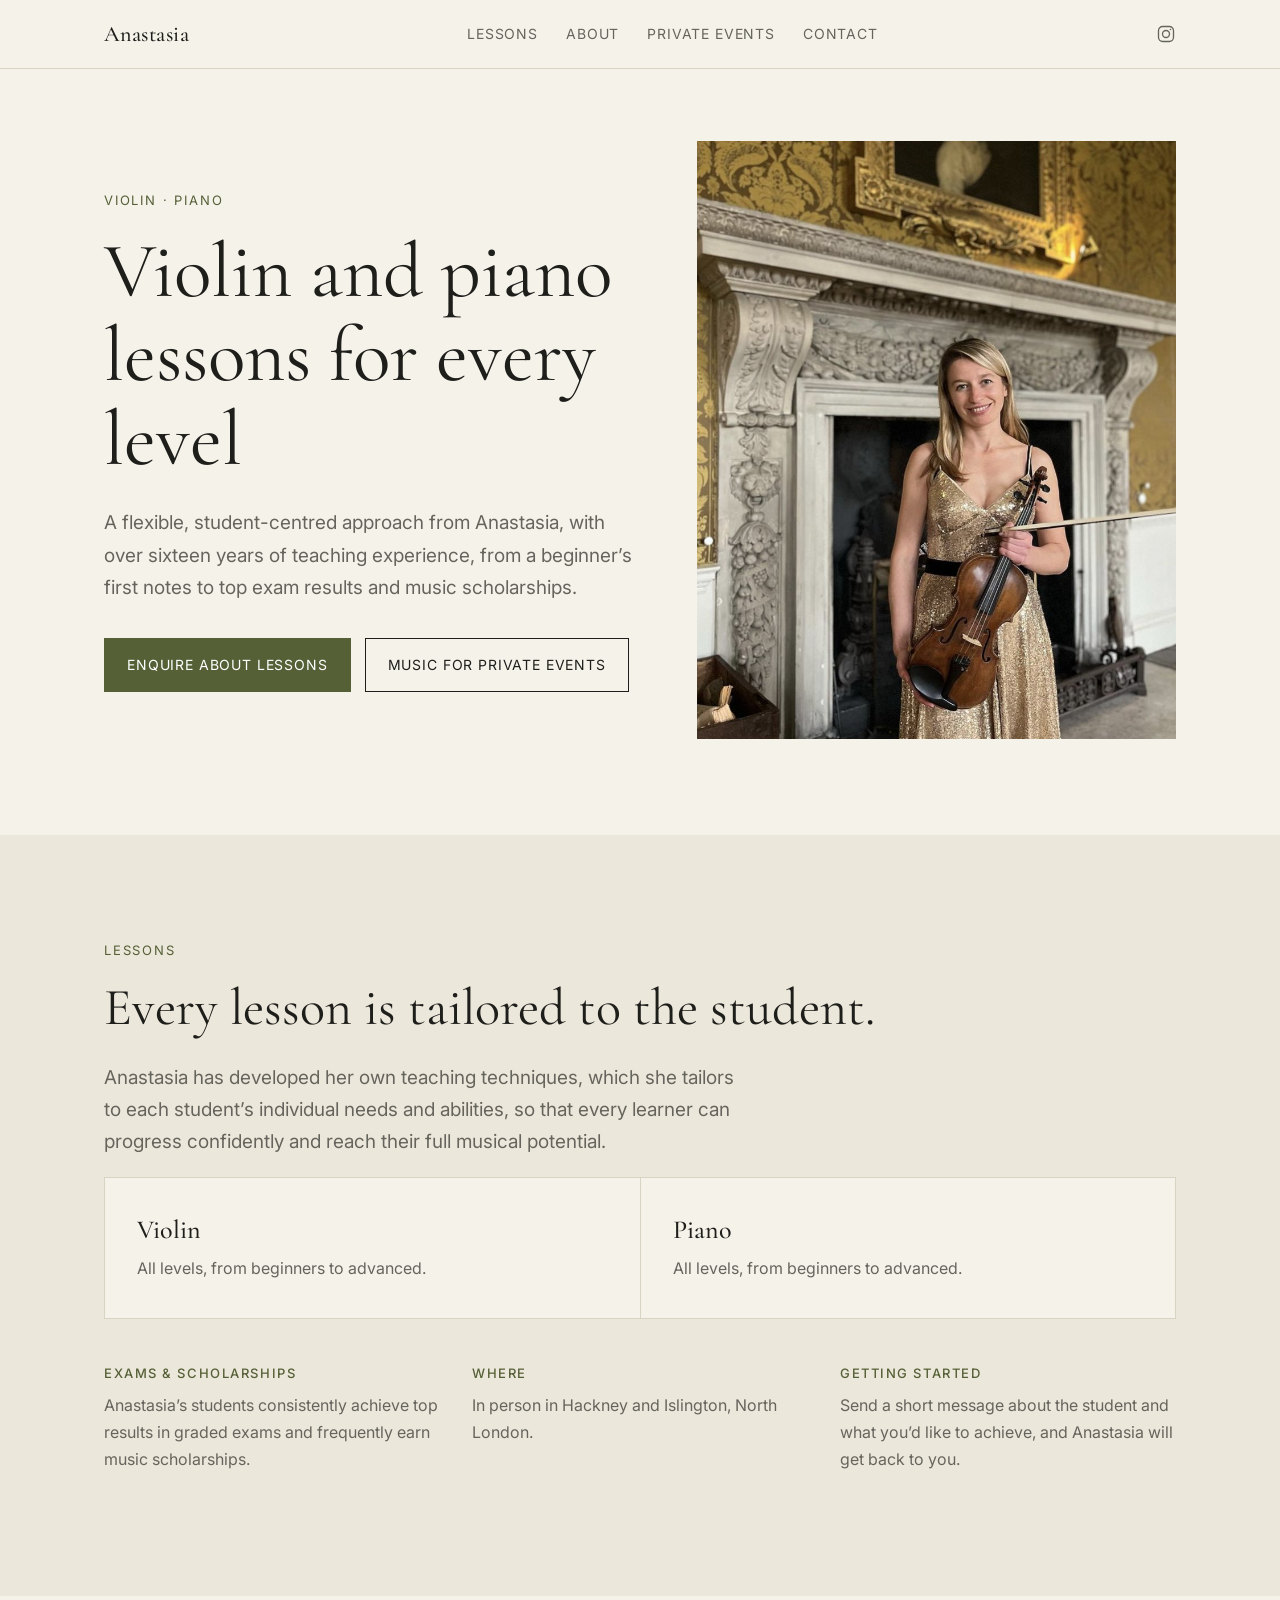
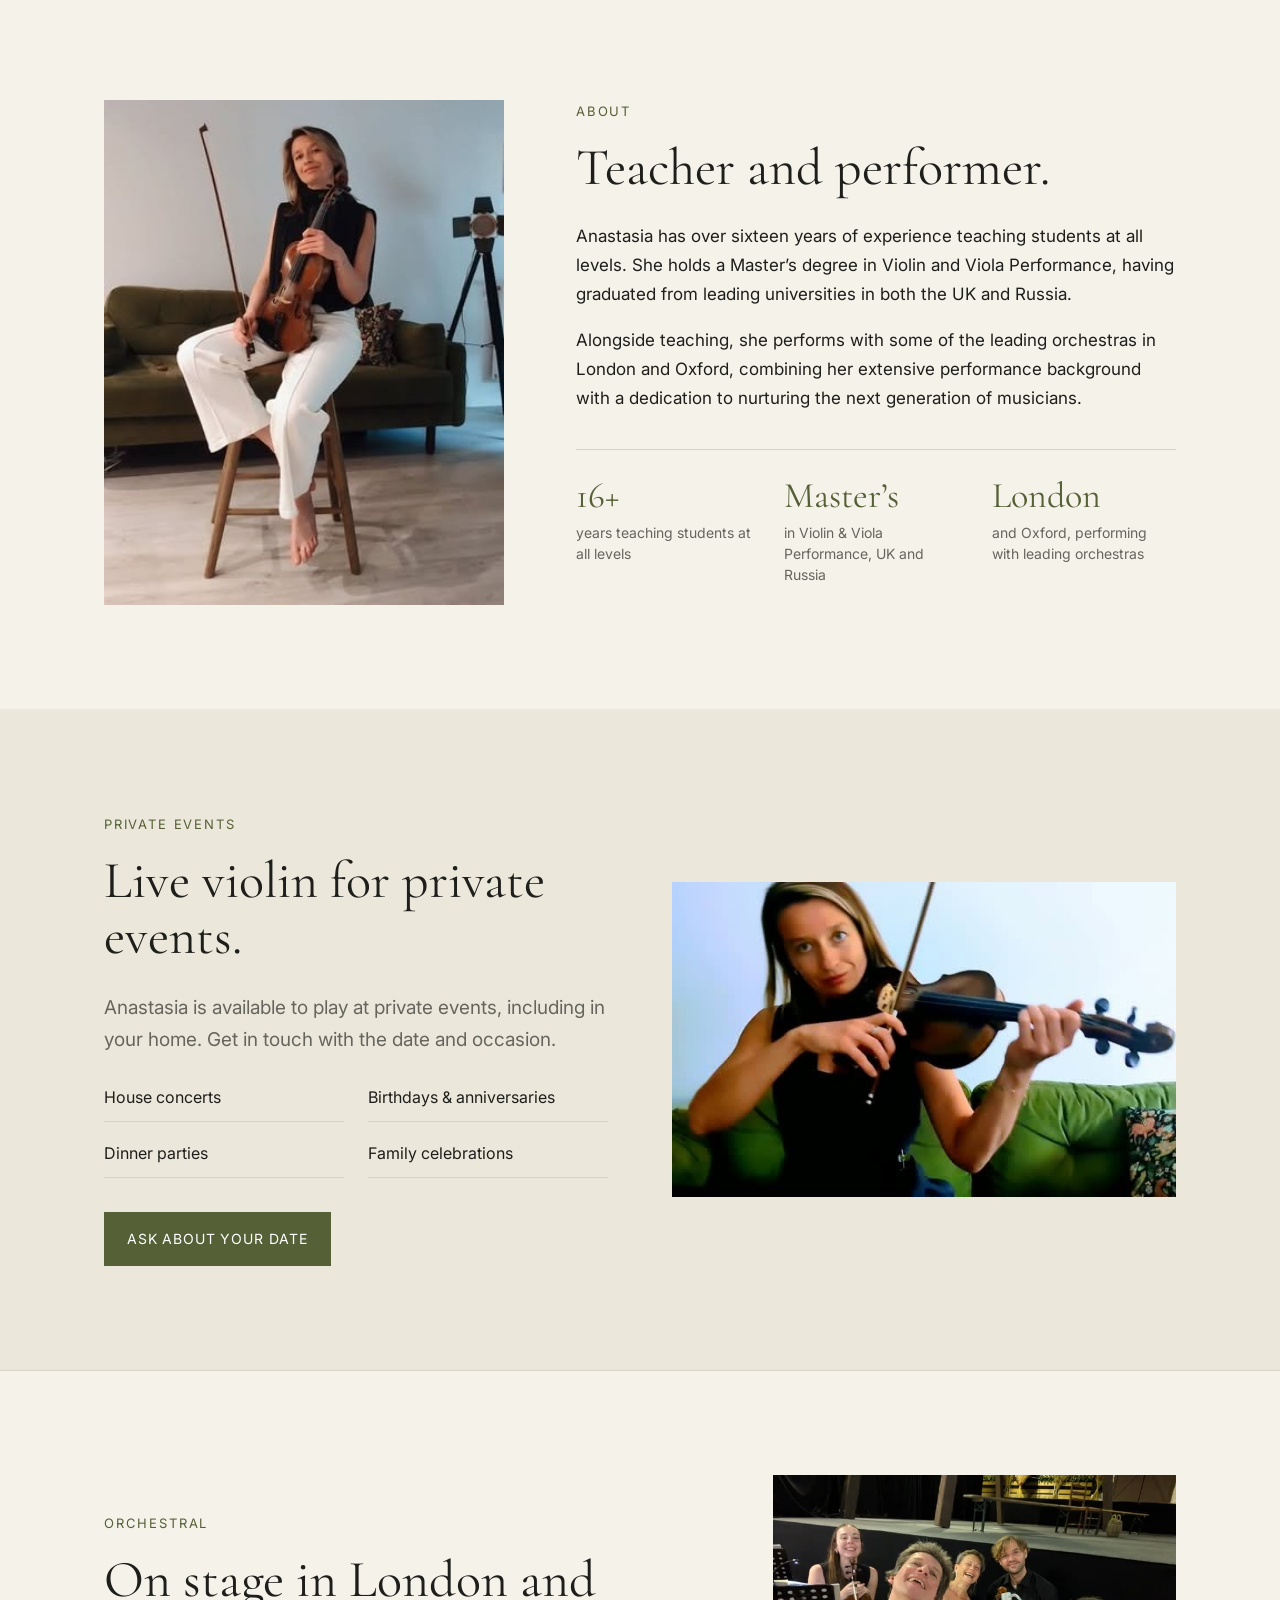
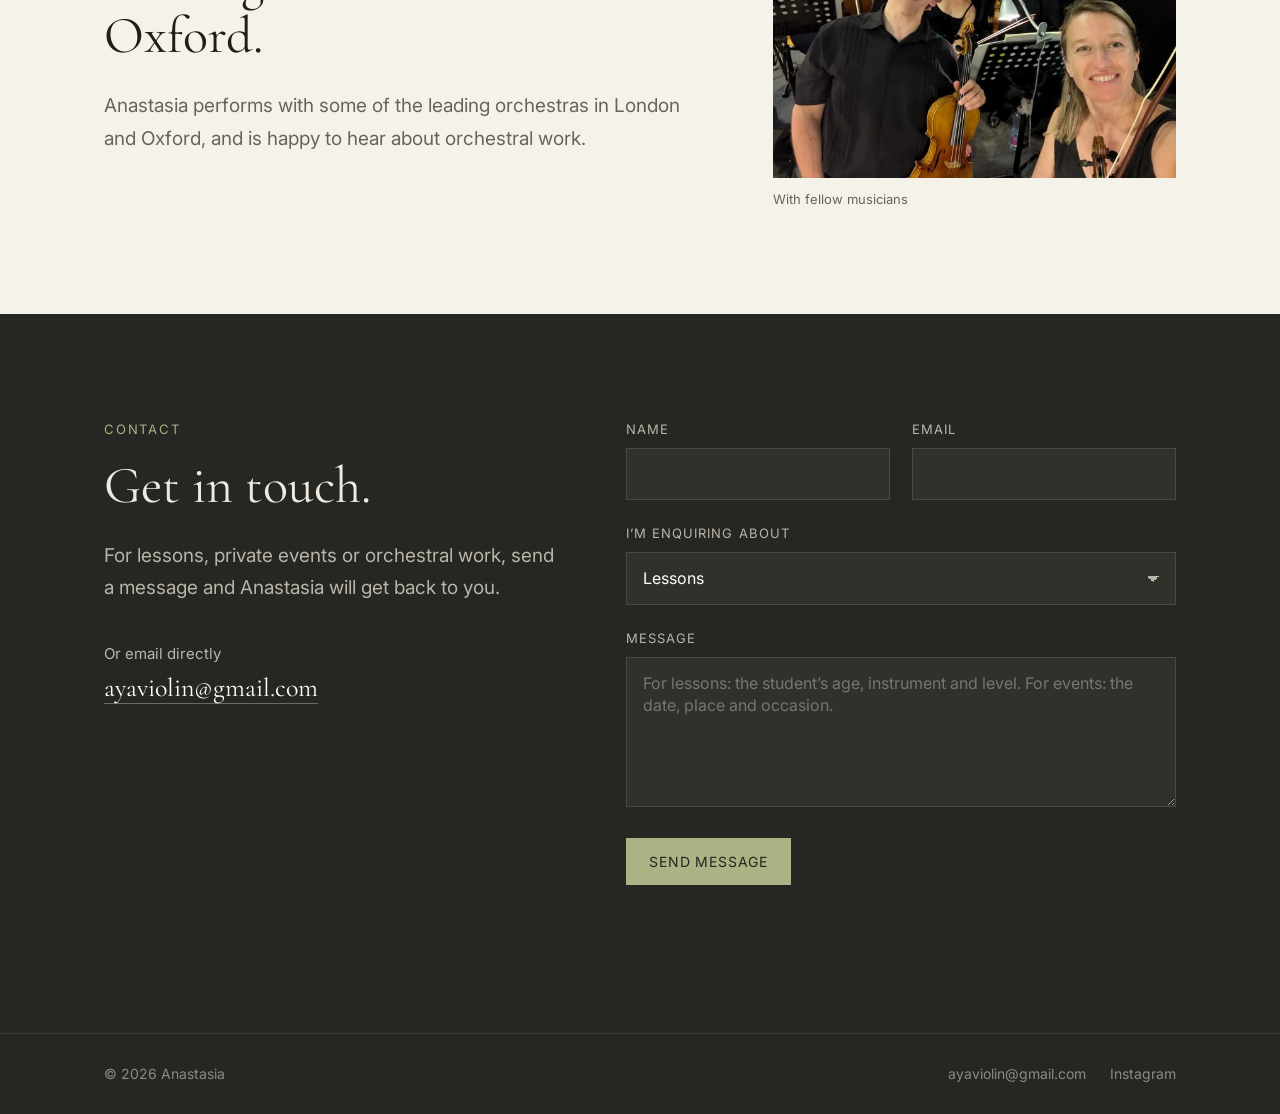
==== commit ad242fbd: "Revert "Private events: small occasions" This reverts commit 76fd88fe333fc4efedbe6be5d36fbb7877beafd" ====
--- a/index.html
+++ b/index.html
@@ -112,8 +112,8 @@
     <div class="wrap">
       <div>
         <p class="eyebrow">Private events</p>
-        <h2>Live violin for small private events.</h2>
-        <p class="lead">Birthdays, anniversaries and other small celebrations, at home or at a private venue. Get in touch with the date and occasion.</p>
+        <h2>Live violin for private events.</h2>
+        <p class="lead">Anastasia is available to play at private events, including in your home. Get in touch with the date and occasion.</p>
         <ul class="occasions">
           <li>House concerts</li>
           <li>Birthdays &amp; anniversaries</li>
